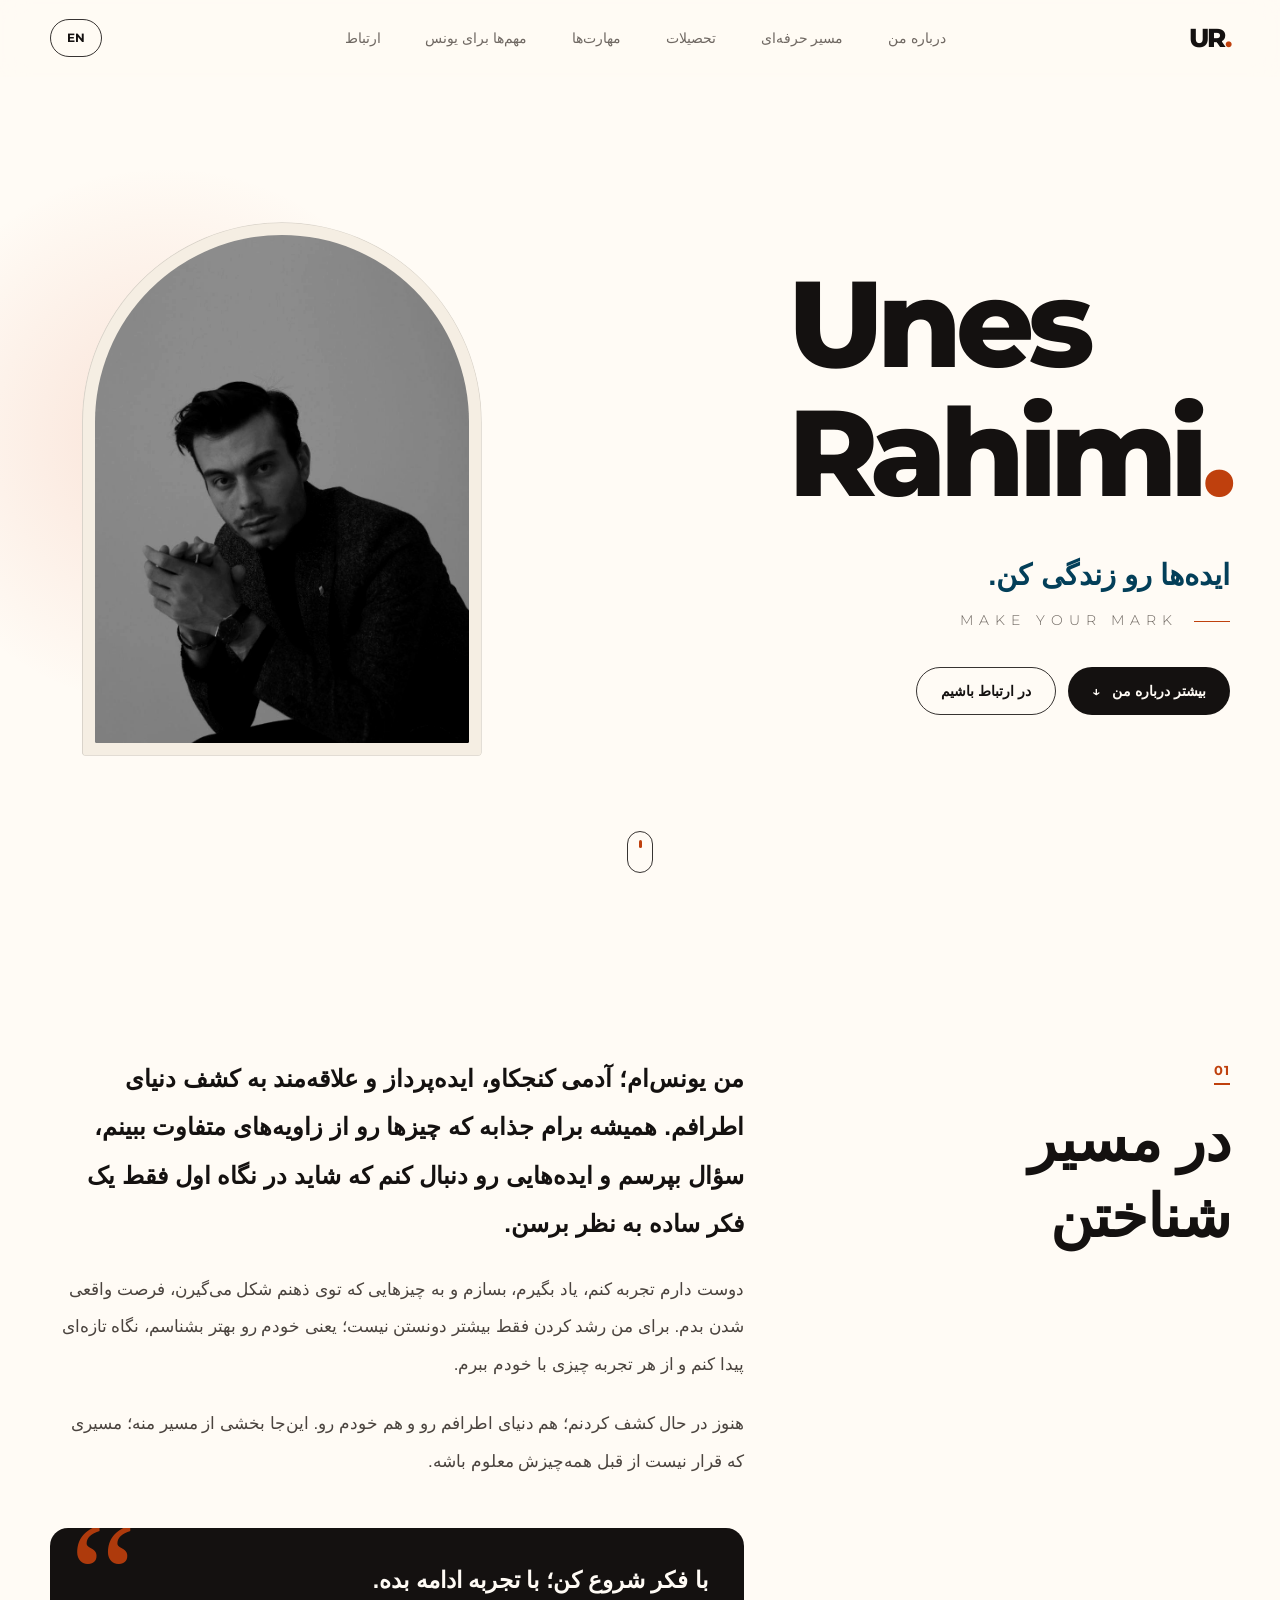
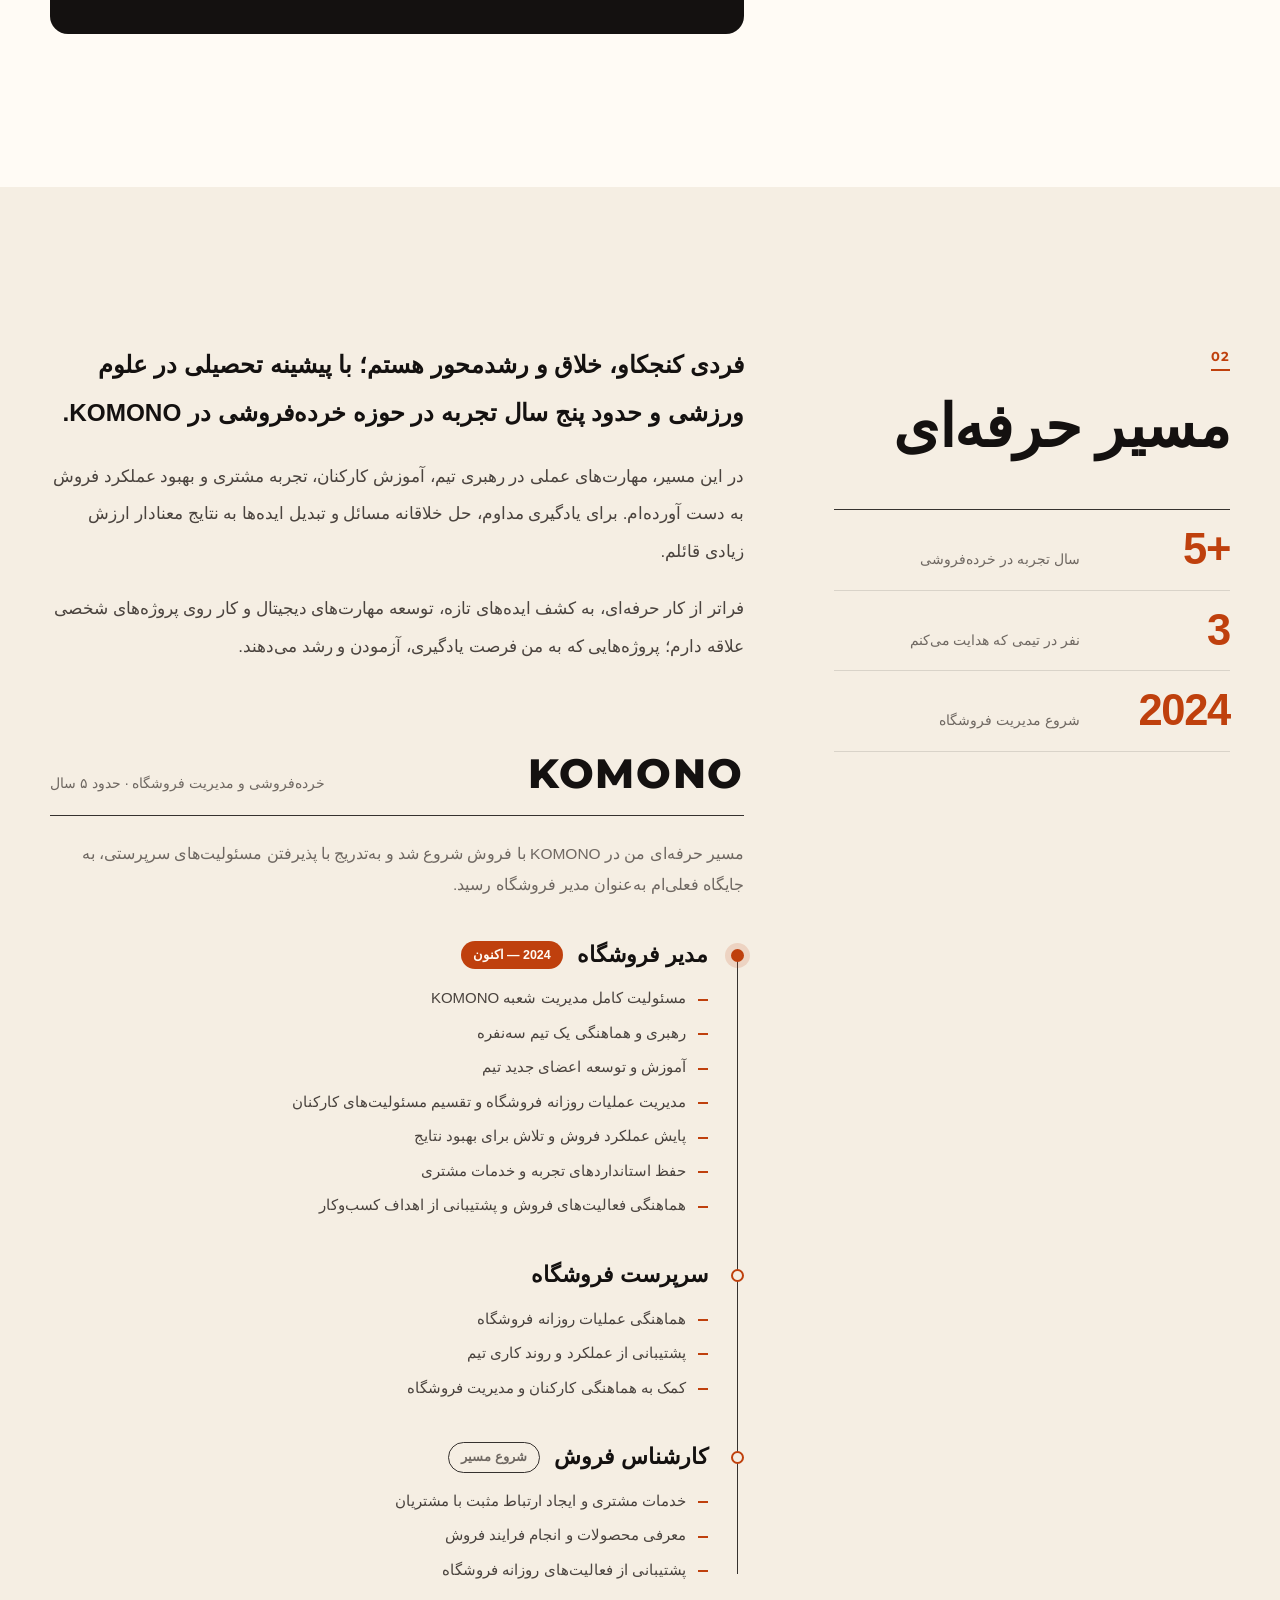
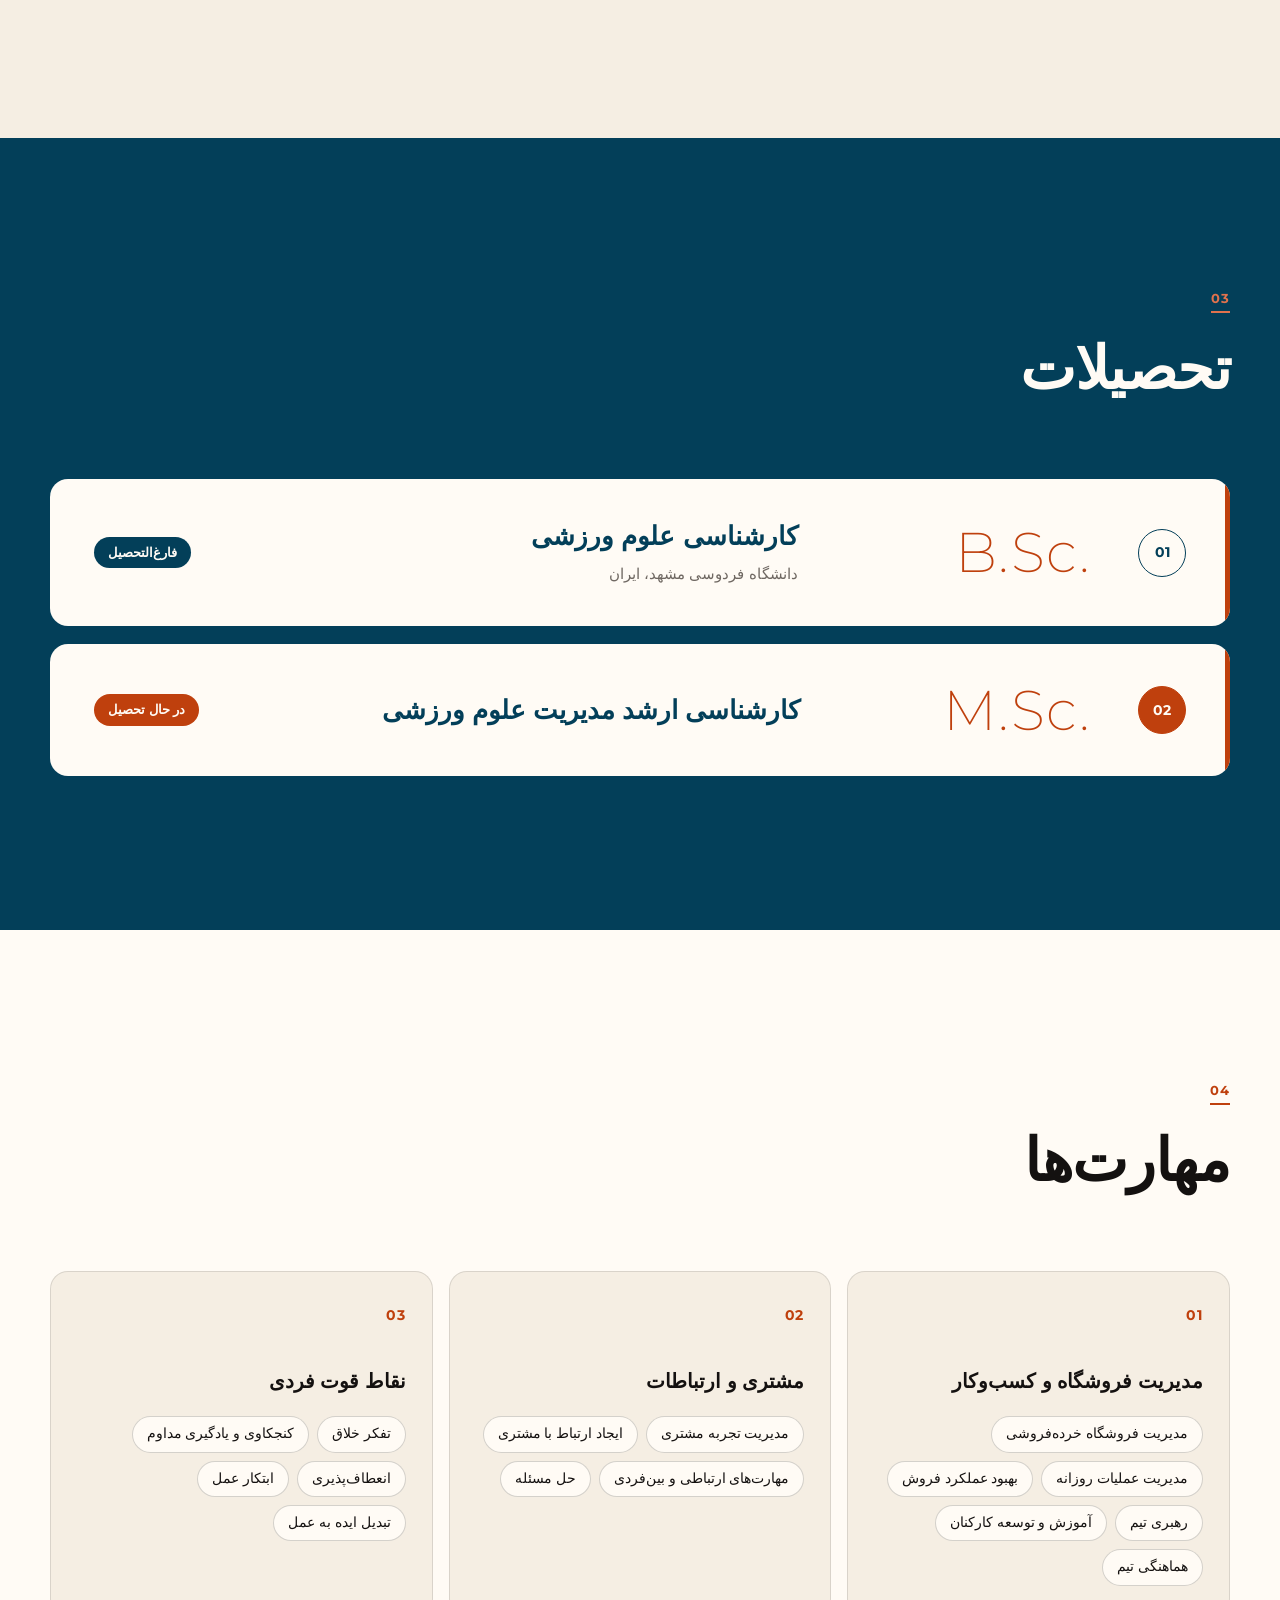
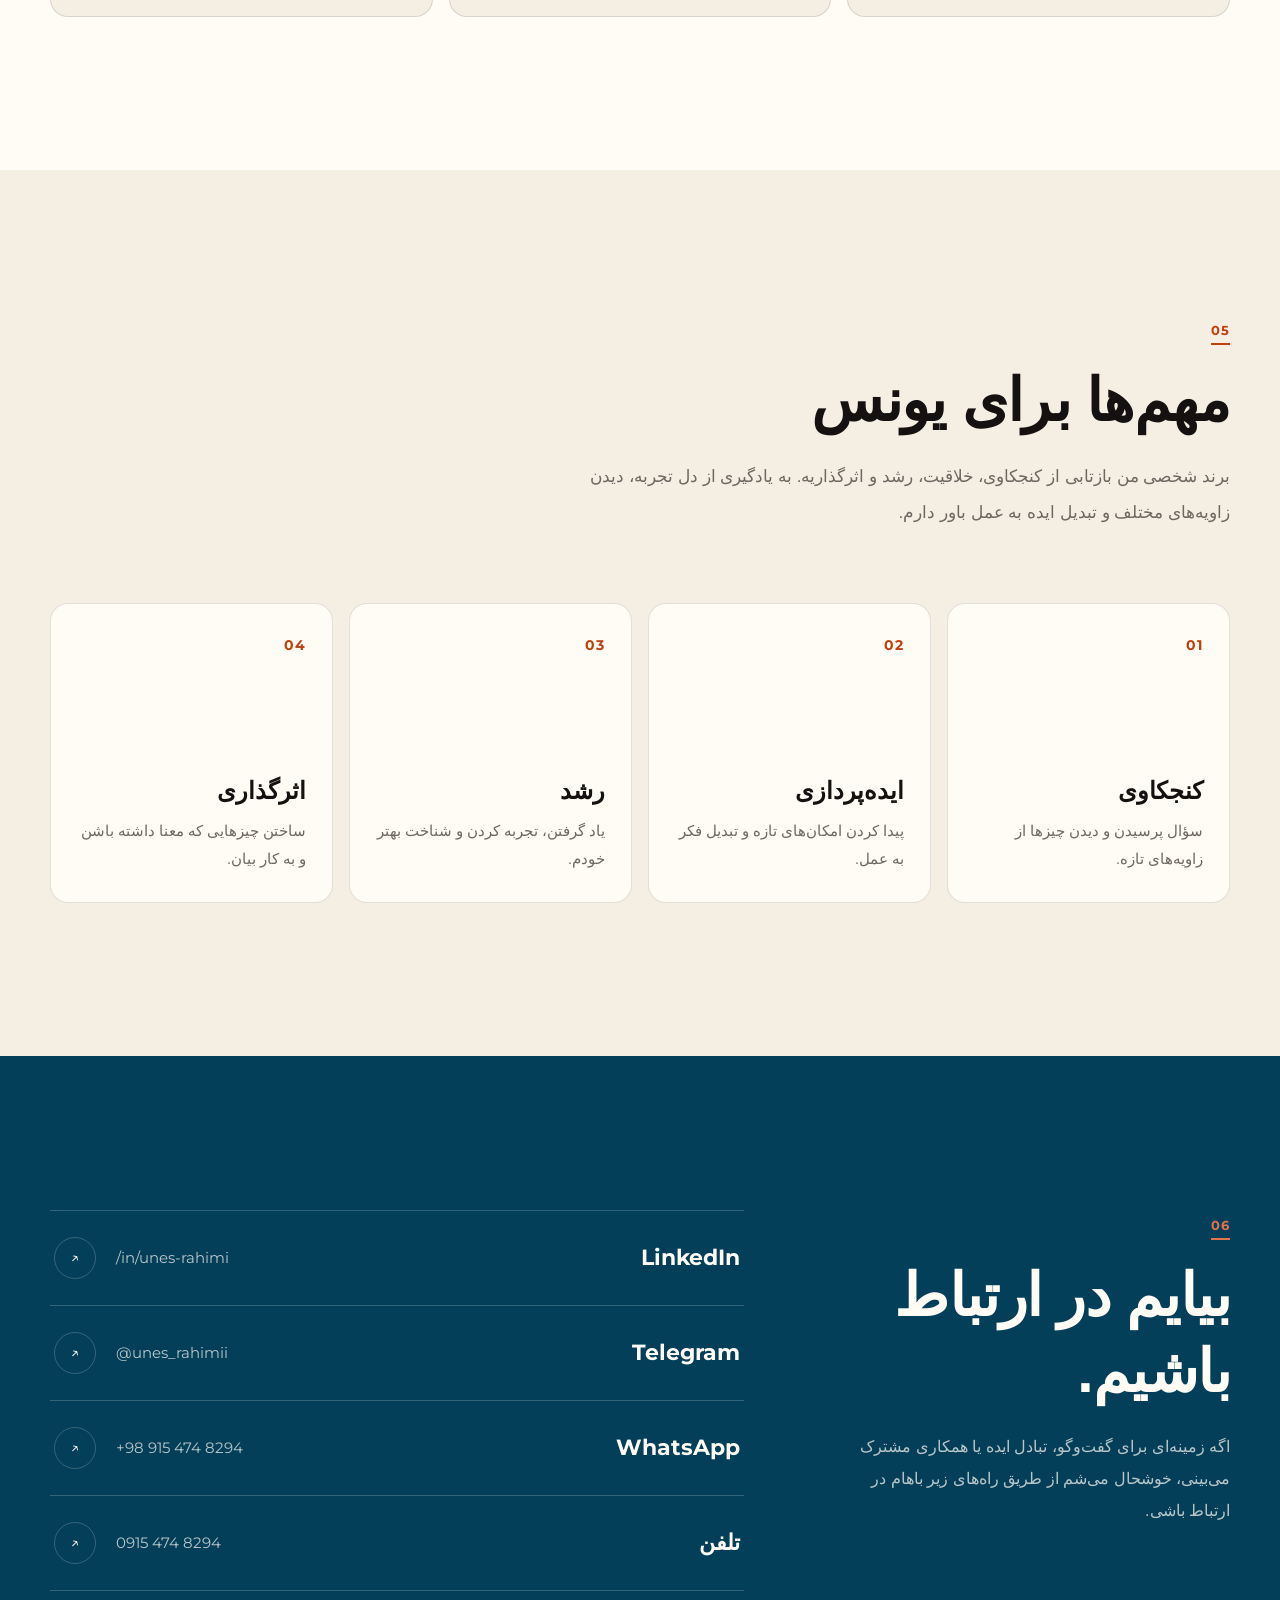
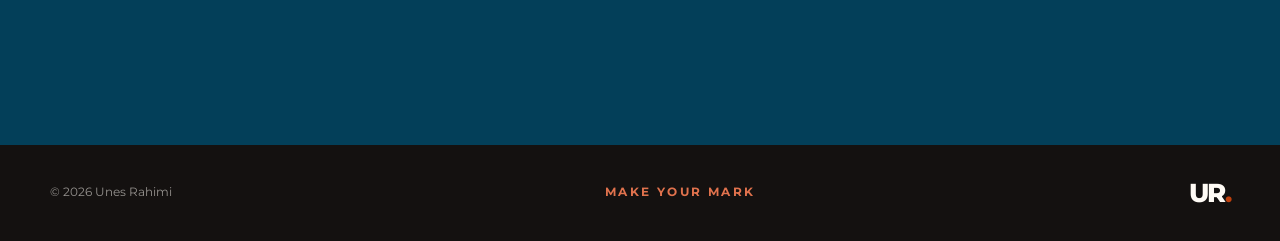
==== index.html @ eedf6fd7 "Add files via upload" ====
<!DOCTYPE html>
<html lang="fa" dir="rtl">
<head>
  <meta charset="UTF-8">
  <meta name="viewport" content="width=device-width, initial-scale=1.0">

  <!-- ===== SEO و اشتراک‌گذاری ===== -->
  <title>یونس رحیمی — Unes Rahimi</title>
  <meta name="description" content="وب‌سایت شخصی یونس رحیمی؛ ایده‌ها، تجربه‌ها و مسیر رشد من.">
  <meta name="author" content="Unes Rahimi">
  <meta name="theme-color" content="#FFFBF5">

  <meta property="og:type" content="website">
  <meta property="og:title" content="Unes Rahimi — Make Your Mark">
  <meta property="og:description" content="وب‌سایت شخصی یونس رحیمی؛ ایده‌ها، تجربه‌ها و مسیر رشد من.">
  <meta property="og:image" content="unes.jpg">

  <!-- آیکون تب مرورگر (بدون نیاز به فایل جدا) -->
  <link rel="icon" href="data:image/svg+xml,%3Csvg xmlns='http://www.w3.org/2000/svg' viewBox='0 0 64 64'%3E%3Crect width='64' height='64' rx='14' fill='%23141110'/%3E%3Ctext x='9' y='43' font-family='Arial,sans-serif' font-size='28' font-weight='800' fill='%23FFFBF5'%3EUR%3C/text%3E%3Ccircle cx='52' cy='41' r='4' fill='%23BF400D'/%3E%3C/svg%3E">

  <!-- ===== فونت‌های برند: Estedad (فارسی) و Montserrat (انگلیسی) ===== -->
  <link rel="preconnect" href="https://fonts.googleapis.com">
  <link rel="preconnect" href="https://fonts.gstatic.com" crossorigin>
  <link href="https://fonts.googleapis.com/css2?family=Estedad:wght@400;500;600;700;800&family=Montserrat:wght@200;300;400;500;600;700;800&display=swap" rel="stylesheet">

  <link rel="stylesheet" href="style.css">
  <script src="script.js" defer></script>
</head>

<body>
  <!-- لینک پرش برای کاربران صفحه‌کلید و صفحه‌خوان -->
  <a class="skip-link" href="#main" data-i18n="skipLink">رفتن به محتوای اصلی</a>

  <!-- نوار پیشرفت اسکرول -->
  <div class="scroll-progress" id="scrollProgress" aria-hidden="true"></div>

  <!-- ================= منوی بالا ================= -->
  <header class="navbar" id="navbar">
    <div class="container navbar-inner">

      <a href="#home" class="logo" aria-label="Unes Rahimi">UR<span>.</span></a>

      <nav class="nav-links" id="navLinks" aria-label="Main navigation">
        <a href="#about" data-i18n="navAbout">درباره من</a>
        <a href="#career" data-i18n="navCareer">مسیر حرفه‌ای</a>
        <a href="#education" data-i18n="navEducation">تحصیلات</a>
        <a href="#skills" data-i18n="navSkills">مهارت‌ها</a>
        <a href="#values" data-i18n="navValues">مهم‌ها برای یونس</a>
        <a href="#contact" data-i18n="navContact">ارتباط</a>
      </nav>

      <div class="navbar-actions">
        <button class="language-toggle" id="languageToggle" type="button" aria-label="Switch language to English">EN</button>

        <!-- دکمه منوی موبایل -->
        <button class="menu-toggle" id="menuToggle" type="button" aria-expanded="false" aria-controls="navLinks" aria-label="Open menu">
          <span></span>
          <span></span>
        </button>
      </div>

    </div>
  </header>

  <main id="main">

    <!-- ================= ۱. معرفی ================= -->
    <section class="hero" id="home">
      <div class="container hero-inner">

        <div class="hero-copy">
          <h1 class="hero-title">
            <span class="line"><span>Unes</span></span>
            <span class="line"><span>Rahimi<span class="accent">.</span></span></span>
          </h1>

          <p class="hero-tagline" data-i18n="tagline">ایده‌ها رو زندگی کن.</p>

          <p class="hero-mark">Make Your Mark</p>

          <div class="hero-actions">
            <a href="#about" class="btn btn-primary">
              <span data-i18n="heroButton">بیشتر درباره من</span>
              <span class="btn-arrow" aria-hidden="true">↓</span>
            </a>
            <a href="#contact" class="btn btn-ghost" data-i18n="heroButton2">در ارتباط باشیم</a>
          </div>
        </div>

        <div class="hero-visual">
          <div class="portrait-frame">
            <img src="unes.jpg" alt="پرتره یونس رحیمی" class="portrait-image" width="853" height="1280" fetchpriority="high">
          </div>
        </div>

      </div>

      <a href="#about" class="scroll-cue" aria-hidden="true" tabindex="-1">
        <span></span>
      </a>
    </section>

    <!-- ================= ۲. درباره من ================= -->
    <section class="section about" id="about">
      <div class="container section-grid">

        <div class="section-heading">
          <span class="section-index">01</span>
          <h2 data-i18n="aboutTitle">در مسیر شناختن</h2>
        </div>

        <div class="about-content">
          <p class="lead" data-i18n="aboutP1">
            من یونس‌ام؛ آدمی کنجکاو، ایده‌پرداز و علاقه‌مند به کشف دنیای اطرافم. همیشه برام جذابه که چیزها رو از زاویه‌های متفاوت ببینم، سؤال بپرسم و ایده‌هایی رو دنبال کنم که شاید در نگاه اول فقط یک فکر ساده به نظر برسن.
          </p>
          <p data-i18n="aboutP2">
            دوست دارم تجربه کنم، یاد بگیرم، بسازم و به چیزهایی که توی ذهنم شکل می‌گیرن، فرصت واقعی شدن بدم. برای من رشد کردن فقط بیشتر دونستن نیست؛ یعنی خودم رو بهتر بشناسم، نگاه تازه‌ای پیدا کنم و از هر تجربه چیزی با خودم ببرم.
          </p>
          <p data-i18n="aboutP3">
            هنوز در حال کشف کردنم؛ هم دنیای اطرافم رو و هم خودم رو. این‌جا بخشی از مسیر منه؛ مسیری که قرار نیست از قبل همه‌چیزش معلوم باشه.
          </p>

          <blockquote class="pull-quote">
            <span class="quote-mark" aria-hidden="true">“</span>
            <p data-i18n="quote">با فکر شروع کن؛ با تجربه ادامه بده.</p>
          </blockquote>
        </div>

      </div>
    </section>

    <!-- ================= ۳. مسیر حرفه‌ای ================= -->
    <section class="section career" id="career">
      <div class="container section-grid">

        <div class="section-heading">
          <span class="section-index">02</span>
          <h2 data-i18n="careerTitle">مسیر حرفه‌ای</h2>

          <!-- اعداد کلیدی -->
          <dl class="stats">
            <div class="stat">
              <dt data-i18n="stat1Label">سال تجربه در خرده‌فروشی</dt>
              <dd data-i18n="stat1Value">5+</dd>
            </div>
            <div class="stat">
              <dt data-i18n="stat2Label">نفر در تیمی که هدایت می‌کنم</dt>
              <dd data-i18n="stat2Value">3</dd>
            </div>
            <div class="stat">
              <dt data-i18n="stat3Label">شروع مدیریت فروشگاه</dt>
              <dd data-i18n="stat3Value">2024</dd>
            </div>
          </dl>
        </div>

        <div class="career-content">

          <!-- معرفی حرفه‌ای -->
          <div class="profile">
            <p class="lead" data-i18n="profileP1">فردی کنجکاو، خلاق و رشدمحور هستم؛ با پیشینه تحصیلی در علوم ورزشی و حدود پنج سال تجربه در حوزه خرده‌فروشی در KOMONO.</p>
            <p data-i18n="profileP2">در این مسیر، مهارت‌های عملی در رهبری تیم، آموزش کارکنان، تجربه مشتری و بهبود عملکرد فروش به دست آورده‌ام. برای یادگیری مداوم، حل خلاقانه مسائل و تبدیل ایده‌ها به نتایج معنادار ارزش زیادی قائلم.</p>
            <p data-i18n="profileP3">فراتر از کار حرفه‌ای، به کشف ایده‌های تازه، توسعه مهارت‌های دیجیتال و کار روی پروژه‌های شخصی علاقه دارم؛ پروژه‌هایی که به من فرصت یادگیری، آزمودن و رشد می‌دهند.</p>
          </div>

          <!-- تایم‌لاین KOMONO -->
          <div class="company">
            <div class="company-head">
              <h3 class="company-name">KOMONO</h3>
              <span class="company-meta" data-i18n="companyMeta">خرده‌فروشی و مدیریت فروشگاه · حدود ۵ سال</span>
            </div>
            <p class="company-intro" data-i18n="companyIntro">مسیر حرفه‌ای من در KOMONO با فروش شروع شد و به‌تدریج با پذیرفتن مسئولیت‌های سرپرستی، به جایگاه فعلی‌ام به‌عنوان مدیر فروشگاه رسید.</p>

            <ol class="timeline">
              <li class="role is-current">
                <div class="role-head">
                  <h4 data-i18n="role3Title">مدیر فروشگاه</h4>
                  <span class="role-badge" data-i18n="role3Date">2024 — اکنون</span>
                </div>
                <ul class="role-tasks" data-i18n-list="role3Tasks">
                  <li>مسئولیت کامل مدیریت شعبه KOMONO</li>
                  <li>رهبری و هماهنگی یک تیم سه‌نفره</li>
                  <li>آموزش و توسعه اعضای جدید تیم</li>
                  <li>مدیریت عملیات روزانه فروشگاه و تقسیم مسئولیت‌های کارکنان</li>
                  <li>پایش عملکرد فروش و تلاش برای بهبود نتایج</li>
                  <li>حفظ استانداردهای تجربه و خدمات مشتری</li>
                  <li>هماهنگی فعالیت‌های فروش و پشتیبانی از اهداف کسب‌وکار</li>
                </ul>
              </li>

              <li class="role">
                <div class="role-head">
                  <h4 data-i18n="role2Title">سرپرست فروشگاه</h4>
                </div>
                <ul class="role-tasks" data-i18n-list="role2Tasks">
                  <li>هماهنگی عملیات روزانه فروشگاه</li>
                  <li>پشتیبانی از عملکرد و روند کاری تیم</li>
                  <li>کمک به هماهنگی کارکنان و مدیریت فروشگاه</li>
                </ul>
              </li>

              <li class="role">
                <div class="role-head">
                  <h4 data-i18n="role1Title">کارشناس فروش</h4>
                  <span class="role-badge role-badge--muted" data-i18n="role1Date">شروع مسیر</span>
                </div>
                <ul class="role-tasks" data-i18n-list="role1Tasks">
                  <li>خدمات مشتری و ایجاد ارتباط مثبت با مشتریان</li>
                  <li>معرفی محصولات و انجام فرایند فروش</li>
                  <li>پشتیبانی از فعالیت‌های روزانه فروشگاه</li>
                </ul>
              </li>
            </ol>
          </div>

        </div>
      </div>
    </section>

    <!-- ================= ۴. تحصیلات ================= -->
    <section class="section education" id="education">
      <div class="container">

        <div class="section-heading section-heading--row">
          <span class="section-index">03</span>
          <h2 data-i18n="educationTitle">تحصیلات</h2>
        </div>

        <div class="edu-list">
          <article class="edu-card">
            <span class="edu-step">01</span>
            <span class="edu-mark" aria-hidden="true">B.Sc.</span>
            <div class="edu-info">
              <h3 data-i18n="degreeBsc">کارشناسی علوم ورزشی</h3>
              <p data-i18n="university">دانشگاه فردوسی مشهد، ایران</p>
            </div>
            <span class="edu-status edu-status--done" data-i18n="eduStatusDone">فارغ‌التحصیل</span>
          </article>

          <article class="edu-card is-current">
            <span class="edu-step">02</span>
            <span class="edu-mark" aria-hidden="true">M.Sc.</span>
            <div class="edu-info">
              <h3 data-i18n="degreeMsc">کارشناسی ارشد مدیریت علوم ورزشی</h3>
            </div>
            <span class="edu-status" data-i18n="eduStatusCurrent">در حال تحصیل</span>
          </article>
        </div>

      </div>
    </section>

    <!-- ================= ۵. مهارت‌ها ================= -->
    <section class="section skills" id="skills">
      <div class="container">

        <div class="section-heading section-heading--row">
          <span class="section-index">04</span>
          <h2 data-i18n="skillsTitle">مهارت‌ها</h2>
        </div>

        <!-- مهارت‌ها -->
        <div class="skills-grid">
          <article class="skill-group">
            <span class="value-number">01</span>
            <h3 data-i18n="skillGroup1">مدیریت فروشگاه و کسب‌وکار</h3>
            <ul class="chips" data-i18n-list="skillList1">
              <li>مدیریت فروشگاه خرده‌فروشی</li>
              <li>مدیریت عملیات روزانه</li>
              <li>بهبود عملکرد فروش</li>
              <li>رهبری تیم</li>
              <li>آموزش و توسعه کارکنان</li>
              <li>هماهنگی تیم</li>
            </ul>
          </article>

          <article class="skill-group">
            <span class="value-number">02</span>
            <h3 data-i18n="skillGroup2">مشتری و ارتباطات</h3>
            <ul class="chips" data-i18n-list="skillList2">
              <li>مدیریت تجربه مشتری</li>
              <li>ایجاد ارتباط با مشتری</li>
              <li>مهارت‌های ارتباطی و بین‌فردی</li>
              <li>حل مسئله</li>
            </ul>
          </article>

          <article class="skill-group">
            <span class="value-number">03</span>
            <h3 data-i18n="skillGroup3">نقاط قوت فردی</h3>
            <ul class="chips" data-i18n-list="skillList3">
              <li>تفکر خلاق</li>
              <li>کنجکاوی و یادگیری مداوم</li>
              <li>انعطاف‌پذیری</li>
              <li>ابتکار عمل</li>
              <li>تبدیل ایده به عمل</li>
            </ul>
          </article>
        </div>

      </div>
    </section>

    <!-- ================= ۶. مهم‌ها برای یونس ================= -->
    <section class="section values" id="values">
      <div class="container">

        <div class="section-heading section-heading--row">
          <span class="section-index">05</span>
          <h2 data-i18n="valuesTitle">مهم‌ها برای یونس</h2>
          <p class="section-intro" data-i18n="brandText">برند شخصی من بازتابی از کنجکاوی، خلاقیت، رشد و اثرگذاریه. به یادگیری از دل تجربه، دیدن زاویه‌های مختلف و تبدیل ایده به عمل باور دارم.</p>
        </div>

        <div class="values-grid">
          <article class="value-card">
            <span class="value-number">01</span>
            <h3 data-i18n="value1Title">کنجکاوی</h3>
            <p data-i18n="value1Text">سؤال پرسیدن و دیدن چیزها از زاویه‌های تازه.</p>
          </article>

          <article class="value-card">
            <span class="value-number">02</span>
            <h3 data-i18n="value2Title">ایده‌پردازی</h3>
            <p data-i18n="value2Text">پیدا کردن امکان‌های تازه و تبدیل فکر به عمل.</p>
          </article>

          <article class="value-card">
            <span class="value-number">03</span>
            <h3 data-i18n="value3Title">رشد</h3>
            <p data-i18n="value3Text">یاد گرفتن، تجربه کردن و شناخت بهتر خودم.</p>
          </article>

          <article class="value-card">
            <span class="value-number">04</span>
            <h3 data-i18n="value4Title">اثرگذاری</h3>
            <p data-i18n="value4Text">ساختن چیزهایی که معنا داشته باشن و به کار بیان.</p>
          </article>
        </div>

      </div>
    </section>

    <!-- ================= ۷. ارتباط ================= -->
    <section class="section contact" id="contact">
      <div class="container section-grid">

        <div class="contact-heading">
          <span class="section-index">06</span>
          <h2 data-i18n="contactTitle">بیایم در ارتباط باشیم.</h2>
          <p data-i18n="contactDescription">
            اگه زمینه‌ای برای گفت‌وگو، تبادل ایده یا همکاری مشترک می‌بینی، خوشحال می‌شم از طریق راه‌های زیر باهام در ارتباط باشی.
          </p>
        </div>

        <ul class="contact-list">
          <li>
            <a class="contact-item" href="https://www.linkedin.com/in/unes-rahimi/" target="_blank" rel="noopener noreferrer">
              <span class="contact-label">LinkedIn</span>
              <span class="contact-value" dir="ltr">/in/unes-rahimi</span>
              <span class="contact-arrow" aria-hidden="true">↗</span>
            </a>
          </li>
          <li>
            <a class="contact-item" href="https://t.me/unes_rahimii" target="_blank" rel="noopener noreferrer">
              <span class="contact-label">Telegram</span>
              <span class="contact-value" dir="ltr">@unes_rahimii</span>
              <span class="contact-arrow" aria-hidden="true">↗</span>
            </a>
          </li>
          <li>
            <a class="contact-item" href="https://wa.me/989154748294" target="_blank" rel="noopener noreferrer">
              <span class="contact-label">WhatsApp</span>
              <span class="contact-value" dir="ltr">+98 915 474 8294</span>
              <span class="contact-arrow" aria-hidden="true">↗</span>
            </a>
          </li>
          <li>
            <a class="contact-item" href="tel:+989154748294">
              <span class="contact-label" data-i18n="phoneLabel">تلفن</span>
              <span class="contact-value" dir="ltr">0915 474 8294</span>
              <span class="contact-arrow" aria-hidden="true">↗</span>
            </a>
          </li>
        </ul>

      </div>
    </section>

  </main>

  <!-- ================= پانوشت ================= -->
  <footer class="footer">
    <div class="container footer-inner">
      <a href="#home" class="logo" aria-label="Back to top">UR<span>.</span></a>
      <p class="footer-tagline">MAKE YOUR MARK</p>
      <span class="footer-copy">© <span id="currentYear">2026</span> Unes Rahimi</span>
    </div>
  </footer>

  <!-- دکمه بازگشت به بالا -->
  <a href="#home" class="back-to-top" id="backToTop" aria-label="Back to top">↑</a>
</body>
</html>
---- style.css ----
/* =========================================================
   Unes Rahimi — Personal Brand Website
   ساختار فایل:
   1. توکن‌های برند (رنگ، فونت، فاصله)
   2. پایه و ریست
   3. اجزای عمومی (دکمه، عنوان بخش، ...)
   4. منو
   5. بخش‌ها: Hero / Marquee / About / Values / Contact / Footer
   6. انیمیشن‌ها
   7. ریسپانسیو
   8. کاهش حرکت
   نکته: از ویژگی‌های منطقی (inline-start / inline-end) استفاده شده
   تا با عوض شدن زبان، چیدمان راست‌به‌چپ و چپ‌به‌راست خودکار جابه‌جا شود.
   ========================================================= */


/* ---------- 1. توکن‌های برند ---------- */
:root {
  /* رنگ‌های برندگاید */
  --cream: #FFFBF5;
  --cream-deep: #F5EEE3;
  --orange: #BF400D;
  --coral: #E0724D;
  --navy: #033F59;
  --ink: #141110;

  /* رنگ‌های کمکی */
  --muted: #6F6862;
  --line: rgba(20, 17, 16, 0.12);
  --line-strong: rgba(20, 17, 16, 0.85);
  --on-navy: rgba(255, 251, 245, 0.72);
  --on-navy-line: rgba(255, 251, 245, 0.2);

  /* تایپوگرافی */
  --font-fa: "Estedad", Tahoma, sans-serif;
  --font-en: "Montserrat", "Helvetica Neue", Arial, sans-serif;

  /* اندازه‌ها */
  --container: 1180px;
  --gutter: clamp(18px, 5vw, 48px);
  --header-height: 76px;
  --section-space: clamp(88px, 12vw, 160px);
  --radius: 18px;

  /* حرکت */
  --ease-out: cubic-bezier(0.22, 1, 0.36, 1);
  --ease-in-out: cubic-bezier(0.65, 0, 0.35, 1);
}


/* ---------- 2. پایه ---------- */
*,
*::before,
*::after {
  box-sizing: border-box;
}

html {
  scroll-behavior: smooth;
  scroll-padding-top: var(--header-height);
  -webkit-text-size-adjust: 100%;
}

body {
  margin: 0;
  background: var(--cream);
  color: var(--ink);
  font-family: var(--font-fa);
  font-size: 16px;
  line-height: 1.9;
  -webkit-font-smoothing: antialiased;
  -moz-osx-font-smoothing: grayscale;
  text-rendering: optimizeLegibility;
  overflow-x: hidden;
}

html[lang="en"] body {
  font-family: var(--font-en);
  line-height: 1.7;
}

img {
  display: block;
  max-width: 100%;
  height: auto;
}

a {
  color: inherit;
  text-decoration: none;
}

button {
  font: inherit;
  color: inherit;
  background: none;
  border: 0;
  padding: 0;
  cursor: pointer;
}

h1, h2, h3, p, ul, blockquote {
  margin: 0;
}

ul {
  padding: 0;
  list-style: none;
}

::selection {
  background: var(--orange);
  color: var(--cream);
}

/* حلقه فوکوس واضح فقط برای صفحه‌کلید */
:focus-visible {
  outline: 2px solid var(--orange);
  outline-offset: 4px;
  border-radius: 4px;
}

.container {
  width: min(var(--container), 100% - var(--gutter) * 2);
  margin-inline: auto;
}

.skip-link {
  position: fixed;
  top: 12px;
  inset-inline-start: 12px;
  z-index: 2000;
  padding: 10px 16px;
  background: var(--ink);
  color: var(--cream);
  border-radius: 8px;
  transform: translateY(-150%);
  transition: transform 0.2s ease;
}

.skip-link:focus {
  transform: translateY(0);
}


/* ---------- 3. اجزای عمومی ---------- */
.accent {
  color: var(--orange);
}

.btn {
  display: inline-flex;
  align-items: center;
  justify-content: center;
  gap: 12px;
  min-height: 48px;
  padding: 0 24px;
  border-radius: 999px;
  font-size: 14px;
  font-weight: 600;
  white-space: nowrap;
  transition:
    background-color 0.3s var(--ease-out),
    color 0.3s var(--ease-out),
    border-color 0.3s var(--ease-out),
    transform 0.3s var(--ease-out);
}

.btn:hover {
  transform: translateY(-2px);
}

.btn-primary {
  background: var(--ink);
  color: var(--cream);
}

.btn-primary:hover {
  background: var(--orange);
}

.btn-arrow {
  display: inline-block;
  font-family: var(--font-en);
  transition: transform 0.3s var(--ease-out);
}

.btn-primary:hover .btn-arrow {
  transform: translateY(3px);
}

.btn-ghost {
  border: 1px solid var(--line-strong);
}

.btn-ghost:hover {
  background: var(--ink);
  color: var(--cream);
}

.section {
  position: relative;
  padding-block: var(--section-space);
}

.section-grid {
  display: grid;
  grid-template-columns: minmax(0, 0.8fr) minmax(0, 1.4fr);
  gap: clamp(40px, 7vw, 110px);
  align-items: start;
}

.section-index {
  display: inline-block;
  margin-block-end: 18px;
  padding-block-end: 6px;
  border-bottom: 2px solid var(--orange);
  color: var(--orange);
  font-family: var(--font-en);
  font-size: 13px;
  font-weight: 700;
  letter-spacing: 0.08em;
  line-height: 1;
}

.section-heading h2,
.contact-heading h2 {
  font-size: clamp(34px, 4.6vw, 60px);
  font-weight: 800;
  line-height: 1.3;
  letter-spacing: -0.01em;
}

html[lang="en"] .section-heading h2,
html[lang="en"] .contact-heading h2 {
  line-height: 1.08;
  letter-spacing: -0.035em;
}


/* ---------- 4. منو ---------- */
.scroll-progress {
  position: fixed;
  top: 0;
  inset-inline-start: 0;
  z-index: 1100;
  width: 100%;
  height: 3px;
  background: var(--orange);
  transform: scaleX(0);
  transform-origin: right center;
  pointer-events: none;
}

html[dir="ltr"] .scroll-progress {
  transform-origin: left center;
}

.navbar {
  position: sticky;
  top: 0;
  z-index: 1000;
  background: rgba(255, 251, 245, 0.82);
  backdrop-filter: saturate(160%) blur(14px);
  -webkit-backdrop-filter: saturate(160%) blur(14px);
  border-bottom: 1px solid transparent;
  transition: border-color 0.3s ease, background-color 0.3s ease;
}

.navbar.is-scrolled {
  border-bottom-color: var(--line);
  background: rgba(255, 251, 245, 0.94);
}

.navbar-inner {
  min-height: var(--header-height);
  display: flex;
  align-items: center;
  justify-content: space-between;
  gap: 24px;
}

.logo {
  display: inline-flex;
  align-items: baseline;
  font-family: var(--font-en);
  font-size: 26px;
  font-weight: 800;
  line-height: 1;
  letter-spacing: -0.06em;
  direction: ltr;
}

.logo span {
  color: var(--orange);
  transition: transform 0.3s var(--ease-out);
  display: inline-block;
}

.logo:hover span {
  transform: translateY(-4px);
}

.nav-links {
  display: flex;
  align-items: center;
  gap: clamp(24px, 3.5vw, 48px);
}

.nav-links a {
  position: relative;
  padding-block: 6px;
  color: var(--muted);
  font-size: 14px;
  font-weight: 500;
  white-space: nowrap;
  transition: color 0.25s ease;
}

/* خط زیر لینک فعال */
.nav-links a::after {
  content: "";
  position: absolute;
  inset-inline: 0;
  bottom: 0;
  height: 2px;
  background: var(--orange);
  transform: scaleX(0);
  transition: transform 0.35s var(--ease-out);
}

.nav-links a:hover,
.nav-links a.is-active {
  color: var(--ink);
}

.nav-links a:hover::after,
.nav-links a.is-active::after {
  transform: scaleX(1);
}

.navbar-actions {
  display: flex;
  align-items: center;
  gap: 10px;
}

.language-toggle {
  min-width: 52px;
  height: 38px;
  padding: 0 14px;
  border: 1px solid var(--line-strong);
  border-radius: 999px;
  font-family: var(--font-en);
  font-size: 12px;
  font-weight: 700;
  letter-spacing: 0.04em;
  transition: background-color 0.25s ease, color 0.25s ease;
}

/* وقتی دکمه «فا» را نشان می‌دهد */
html[lang="en"] .language-toggle {
  font-family: var(--font-fa);
  font-size: 14px;
}

.language-toggle:hover {
  background: var(--ink);
  color: var(--cream);
}

/* دکمه همبرگری — فقط در موبایل دیده می‌شود */
.menu-toggle {
  display: none;
  position: relative;
  width: 42px;
  height: 38px;
  border-radius: 999px;
  border: 1px solid var(--line-strong);
}

.menu-toggle span {
  position: absolute;
  left: 50%;
  width: 16px;
  height: 1.5px;
  margin-left: -8px;
  background: currentColor;
  transition: transform 0.35s var(--ease-out), top 0.35s var(--ease-out);
}

.menu-toggle span:first-child { top: 15px; }
.menu-toggle span:last-child { top: 21px; }

.menu-open .menu-toggle span:first-child {
  top: 18px;
  transform: rotate(45deg);
}

.menu-open .menu-toggle span:last-child {
  top: 18px;
  transform: rotate(-45deg);
}


/* ---------- 5-1. Hero ---------- */
.hero {
  position: relative;
  min-height: calc(100svh - var(--header-height));
  display: flex;
  align-items: center;
  padding-block: clamp(48px, 8vh, 96px);
  overflow: hidden;
}

/* لکه نوری ملایم پشت تصویر */
.hero::before {
  content: "";
  position: absolute;
  top: 8%;
  inset-inline-end: -10%;
  width: 46vw;
  max-width: 640px;
  aspect-ratio: 1;
  border-radius: 50%;
  background: radial-gradient(circle, rgba(224, 114, 77, 0.18), transparent 65%);
  pointer-events: none;
}

.hero-inner {
  position: relative;
  display: grid;
  grid-template-columns: minmax(0, 1.15fr) minmax(0, 0.85fr);
  align-items: center;
  gap: clamp(40px, 7vw, 110px);
}

.hero-title {
  font-family: var(--font-en);
  font-size: clamp(64px, 9.5vw, 136px);
  font-weight: 800;
  line-height: 0.92;
  letter-spacing: -0.055em;
  /* اسم انگلیسی همیشه چپ‌چین خوانده شود؛
     در حالت فارسی، خود بلوک به سمت راست ستون می‌چسبد */
  direction: ltr;
  text-align: left;
  width: fit-content;
  margin-inline-start: 0;
}

/* هر خط عنوان از پایین بالا می‌آید (ماسک) */
.hero-title .line {
  display: block;
  overflow: hidden;
  /* فضای کافی تا نقطه نارنجی و دنباله حروف بریده نشوند */
  padding-block: 0.04em 0.1em;
  padding-right: 0.14em;
  margin-right: -0.14em;
}

.hero-title .line > span {
  display: inline-block;
}

.hero-tagline {
  margin-block: 32px 12px;
  font-size: clamp(22px, 2.3vw, 30px);
  font-weight: 700;
  line-height: 1.5;
  color: var(--navy);
}

html[lang="en"] .hero-tagline {
  letter-spacing: -0.02em;
}

.hero-mark {
  /* شعار برند با فونت انگلیسی ظریف و مینیمال */
  font-family: var(--font-en);
  font-size: clamp(13px, 1.1vw, 15px);
  font-weight: 300;
  letter-spacing: 0.42em;
  text-transform: uppercase;
  color: var(--muted);
  line-height: 1.6;
}

/* خط نازک نارنجی قبل از شعار */
.hero-mark::before {
  content: "";
  display: inline-block;
  width: 36px;
  height: 1px;
  margin-inline-end: 16px;
  vertical-align: middle;
  background: var(--orange);
}

.hero-actions {
  display: flex;
  flex-wrap: wrap;
  gap: 12px;
  margin-block-start: 36px;
}

.hero-visual {
  position: relative;
  justify-self: center;
  width: min(100%, 400px);
}

.portrait-frame {
  position: relative;
  aspect-ratio: 3 / 4;
  padding: 12px;
  border: 1px solid var(--line);
  border-radius: 999px 999px var(--radius) var(--radius);
  background: var(--cream-deep);
}

.portrait-image {
  width: 100%;
  height: 100%;
  object-fit: cover;
  object-position: center 30%;
  border-radius: 999px 999px 8px 8px;
  filter: grayscale(1) contrast(1.05);
}

.scroll-cue {
  position: absolute;
  bottom: 28px;
  left: 50%;
  width: 26px;
  height: 42px;
  margin-left: -13px;
  border: 1.5px solid var(--line-strong);
  border-radius: 999px;
}

.scroll-cue span {
  position: absolute;
  top: 8px;
  left: 50%;
  width: 3px;
  height: 8px;
  margin-left: -1.5px;
  border-radius: 3px;
  background: var(--orange);
  animation: scroll-cue 1.8s var(--ease-in-out) infinite;
}


/* ---------- 5-3. درباره من ---------- */
.about {
  background: var(--cream);
}

.about .section-heading {
  position: sticky;
  top: calc(var(--header-height) + 40px);
}

.about-content p {
  color: #4A433E;
  font-size: 17px;
  line-height: 2.2;
}

html[lang="en"] .about-content p {
  line-height: 1.85;
}

.about-content p + p {
  margin-block-start: 22px;
}

.about-content .lead {
  color: var(--ink);
  font-size: clamp(20px, 1.9vw, 25px);
  font-weight: 600;
  line-height: 2;
}

html[lang="en"] .about-content .lead {
  line-height: 1.6;
  letter-spacing: -0.01em;
}

.pull-quote {
  position: relative;
  margin-block-start: 48px;
  padding: 32px 36px;
  border-radius: var(--radius);
  background: var(--ink);
  color: var(--cream);
  overflow: hidden;
}

.pull-quote p {
  position: relative;
  color: var(--cream);
  font-size: clamp(19px, 1.8vw, 24px);
  font-weight: 700;
  line-height: 1.8;
}

.quote-mark {
  position: absolute;
  top: -28px;
  inset-inline-end: 20px;
  color: var(--orange);
  font-family: Georgia, serif;
  font-size: 150px;
  line-height: 1;
  opacity: 0.9;
}


/* ---------- 5-3-1. مسیر حرفه‌ای ---------- */
.career {
  background: var(--cream-deep);
}

.career .section-heading {
  position: sticky;
  top: calc(var(--header-height) + 40px);
}

/* اعداد کلیدی */
.stats {
  display: grid;
  gap: 0;
  margin: 44px 0 0;
  border-top: 1px solid var(--line-strong);
}

.stat {
  display: flex;
  align-items: baseline;
  gap: 18px;
  padding-block: 18px;
  border-bottom: 1px solid var(--line);
}

.stat dd {
  order: -1;
  min-width: 132px;
  direction: ltr; /* تا «~۵» در فارسی برعکس نشود */
  unicode-bidi: isolate;
  text-align: left;
  margin: 0;
  color: var(--orange);
  font-size: clamp(34px, 3.4vw, 46px);
  font-weight: 800;
  line-height: 1;
  letter-spacing: -0.03em;
}

html[dir="rtl"] .stat dd {
  text-align: right;
}

html[lang="en"] .stat dd {
  letter-spacing: -0.05em;
}

.stat dt {
  color: var(--muted);
  font-size: 14px;
  line-height: 1.6;
}

/* معرفی حرفه‌ای */
.profile p {
  color: #4A433E;
  font-size: 17px;
  line-height: 2.2;
}

html[lang="en"] .profile p {
  line-height: 1.85;
}

.profile p + p {
  margin-block-start: 20px;
}

.profile .lead {
  color: var(--ink);
  font-size: clamp(20px, 1.9vw, 25px);
  font-weight: 600;
  line-height: 2;
}

html[lang="en"] .profile .lead {
  line-height: 1.6;
  letter-spacing: -0.01em;
}

/* شرکت */
.company {
  margin-block-start: clamp(56px, 7vw, 88px);
}

.company-head {
  display: flex;
  flex-wrap: wrap;
  align-items: baseline;
  justify-content: space-between;
  gap: 8px 24px;
  padding-block-end: 18px;
  border-bottom: 1px solid var(--line-strong);
}

.company-name {
  font-family: var(--font-en);
  font-size: clamp(30px, 3.2vw, 42px);
  font-weight: 800;
  line-height: 1;
  letter-spacing: 0.04em;
}

.company-meta {
  color: var(--muted);
  font-size: 14px;
}

.company-intro {
  margin-block: 22px 40px;
  color: var(--muted);
  font-size: 15.5px;
  line-height: 2;
}

html[lang="en"] .company-intro {
  line-height: 1.75;
}

/* تایم‌لاین */
.timeline {
  position: relative;
  margin: 0;
  padding: 0;
  padding-inline-start: 36px;
  list-style: none;
}

/* خط عمودی */
.timeline::before {
  content: "";
  position: absolute;
  top: 10px;
  bottom: 10px;
  inset-inline-start: 6px;
  width: 1px;
  background: var(--line-strong);
}

.role {
  position: relative;
  padding-block-end: 40px;
}

.role:last-child {
  padding-block-end: 0;
}

/* نقطه روی خط */
.role::before {
  content: "";
  position: absolute;
  top: 9px;
  inset-inline-start: -36px;
  width: 13px;
  height: 13px;
  border: 2px solid var(--orange);
  border-radius: 50%;
  background: var(--cream-deep);
}

.role.is-current::before {
  background: var(--orange);
  box-shadow: 0 0 0 6px rgba(191, 64, 13, 0.15);
}

.role-head {
  display: flex;
  flex-wrap: wrap;
  align-items: center;
  gap: 8px 14px;
  margin-block-end: 14px;
}

.role-head h4 {
  margin: 0;
  font-size: 22px;
  font-weight: 800;
  line-height: 1.4;
}

html[lang="en"] .role-head h4 {
  letter-spacing: -0.02em;
}

.role-badge {
  padding: 3px 12px;
  border-radius: 999px;
  background: var(--orange);
  color: var(--cream);
  font-size: 12.5px;
  font-weight: 600;
  line-height: 1.8;
  white-space: nowrap;
}

.role-badge--muted {
  border: 1px solid var(--line-strong);
  background: transparent;
  color: var(--muted);
}

.role-tasks {
  display: grid;
  gap: 6px;
}

.role-tasks li {
  position: relative;
  padding-inline-start: 22px;
  color: #4A433E;
  font-size: 15px;
  line-height: 1.9;
}

html[lang="en"] .role-tasks li {
  line-height: 1.65;
}

/* خط کوتاه به‌جای بولت */
.role-tasks li::before {
  content: "";
  position: absolute;
  top: 0.95em;
  inset-inline-start: 0;
  width: 10px;
  height: 2px;
  background: var(--orange);
}

html[lang="en"] .role-tasks li::before {
  top: 0.8em;
}


/* ---------- 5-3-2. تحصیلات و مهارت‌ها ---------- */
.skills {
  background: var(--cream);
}

/* تحصیلات: سرمه‌ای + نارنجی + کرم */
.education {
  background: var(--navy);
  color: var(--cream);
}

.education .section-index {
  color: var(--coral);
  border-color: var(--coral);
}

/* دو باکس زیر هم */
.edu-list {
  position: relative;
  display: grid;
  gap: 18px;
}

.edu-card {
  position: relative;
  display: grid;
  grid-template-columns: 56px minmax(150px, 0.45fr) minmax(0, 1fr) auto;
  align-items: center;
  gap: 16px clamp(20px, 3vw, 40px);
  padding: clamp(26px, 3vw, 38px) clamp(24px, 3.5vw, 44px);
  border-radius: var(--radius);
  background: var(--cream);
  color: var(--ink);
  overflow: hidden;
  transition: transform 0.4s var(--ease-out), box-shadow 0.4s var(--ease-out);
}

/* نوار نارنجی کنار باکس */
.edu-card::before {
  content: "";
  position: absolute;
  top: 0;
  bottom: 0;
  inset-inline-start: 0;
  width: 5px;
  background: var(--orange);
}

.edu-card:hover {
  transform: translateY(-4px);
  box-shadow: 0 24px 50px -24px rgba(0, 0, 0, 0.45);
}

.edu-step {
  display: grid;
  place-items: center;
  width: 48px;
  height: 48px;
  border: 1.5px solid var(--navy);
  border-radius: 50%;
  color: var(--navy);
  font-family: var(--font-en);
  font-size: 14px;
  font-weight: 700;
}

.edu-card.is-current .edu-step {
  border-color: var(--orange);
  background: var(--orange);
  color: var(--cream);
}

.edu-mark {
  font-family: var(--font-en);
  font-size: clamp(40px, 4.4vw, 60px);
  font-weight: 200;
  line-height: 1;
  letter-spacing: 0.02em;
  color: var(--orange);
  direction: ltr;
  unicode-bidi: isolate;
}

html[dir="rtl"] .edu-mark {
  text-align: right;
}

.edu-info h3 {
  color: var(--navy);
  font-size: clamp(20px, 2vw, 26px);
  font-weight: 800;
  line-height: 1.5;
}

html[lang="en"] .edu-info h3 {
  line-height: 1.25;
  letter-spacing: -0.02em;
}

.edu-info p {
  margin-block-start: 4px;
  color: var(--muted);
  font-size: 15px;
}

.edu-status {
  padding: 4px 14px;
  border-radius: 999px;
  background: var(--orange);
  color: var(--cream);
  font-size: 13px;
  font-weight: 600;
  line-height: 1.8;
  white-space: nowrap;
}

.edu-status--done {
  background: var(--navy);
}

.skills-grid {
  display: grid;
  grid-template-columns: repeat(auto-fit, minmax(270px, 1fr));
  gap: 16px;
}

.skill-group {
  padding: 28px 26px 30px;
  border: 1px solid var(--line);
  border-radius: var(--radius);
  background: var(--cream-deep);
}

.skill-group h3 {
  margin-block: 36px 20px;
  font-size: 20px;
  font-weight: 800;
  line-height: 1.5;
}

html[lang="en"] .skill-group h3 {
  letter-spacing: -0.02em;
}

/* برچسب‌های مهارت */
.chips {
  display: flex;
  flex-wrap: wrap;
  gap: 8px;
}

.chips li {
  padding: 5px 14px;
  border: 1px solid rgba(20, 17, 16, 0.18);
  border-radius: 999px;
  background: var(--cream);
  font-size: 13.5px;
  line-height: 1.8;
  transition: border-color 0.25s ease, color 0.25s ease, background-color 0.25s ease;
}

.chips li:hover {
  border-color: var(--orange);
  color: var(--orange);
}

.section-intro {
  max-width: 640px;
  margin-block-start: 20px;
  color: var(--muted);
  font-size: 17px;
  line-height: 2.1;
}

html[lang="en"] .section-intro {
  line-height: 1.75;
}


/* ---------- 5-4. مهم‌ها ---------- */
.values {
  background: var(--cream-deep);
}

.section-heading--row {
  display: flex;
  flex-direction: column;
  align-items: flex-start;
  margin-block-end: clamp(40px, 6vw, 72px);
}

.values-grid {
  display: grid;
  grid-template-columns: repeat(4, minmax(0, 1fr));
  gap: 16px;
}

.value-card {
  position: relative;
  display: flex;
  flex-direction: column;
  min-height: 300px;
  padding: 28px 26px;
  border: 1px solid var(--line);
  border-radius: var(--radius);
  background: var(--cream);
  overflow: hidden;
  isolation: isolate;
  transition:
    transform 0.5s var(--ease-out),
    color 0.5s var(--ease-out),
    border-color 0.5s var(--ease-out);
}

/* لایه رنگی که هنگام هاور از پایین بالا می‌آید */
.value-card::before {
  content: "";
  position: absolute;
  inset: 0;
  z-index: -1;
  background: var(--navy);
  transform: translateY(101%);
  transition: transform 0.55s var(--ease-out);
}

.value-card:hover {
  transform: translateY(-6px);
  color: var(--cream);
  border-color: var(--navy);
}

.value-card:hover::before {
  transform: translateY(0);
}

.value-number {
  color: var(--orange);
  font-family: var(--font-en);
  font-size: 14px;
  font-weight: 700;
  letter-spacing: 0.06em;
  transition: color 0.5s var(--ease-out);
}

.value-card:hover .value-number {
  color: var(--coral);
}

.value-card h3 {
  margin-block: auto 10px;
  padding-block-start: 48px;
  font-size: 24px;
  font-weight: 800;
  line-height: 1.4;
}

html[lang="en"] .value-card h3 {
  letter-spacing: -0.02em;
}

.value-card p {
  color: var(--muted);
  font-size: 14.5px;
  line-height: 1.95;
  transition: color 0.5s var(--ease-out);
}

html[lang="en"] .value-card p {
  line-height: 1.65;
}

.value-card:hover p {
  color: var(--on-navy);
}


/* ---------- 5-5. ارتباط ---------- */
.contact {
  background: var(--navy);
  color: var(--cream);
}

.contact .section-index {
  color: var(--coral);
  border-color: var(--coral);
}

.contact-heading p {
  max-width: 420px;
  margin-block-start: 20px;
  color: var(--on-navy);
  line-height: 2;
}

html[lang="en"] .contact-heading p {
  line-height: 1.75;
}

.contact-list {
  border-top: 1px solid var(--on-navy-line);
}

.contact-item {
  position: relative;
  display: grid;
  grid-template-columns: minmax(110px, 0.6fr) 1fr auto;
  align-items: center;
  gap: 20px;
  padding: 26px 4px;
  border-bottom: 1px solid var(--on-navy-line);
  transition: padding 0.4s var(--ease-out), color 0.3s ease;
}

.contact-label {
  font-family: var(--font-en);
  font-size: clamp(18px, 1.8vw, 22px);
  font-weight: 700;
}

.contact-label[data-i18n] {
  font-family: inherit;
}

.contact-value {
  color: var(--on-navy);
  font-family: var(--font-en);
  font-size: 15px;
  text-align: end;
  unicode-bidi: isolate;
}

html[dir="rtl"] .contact-value {
  text-align: left;
}

.contact-arrow {
  display: grid;
  place-items: center;
  width: 42px;
  height: 42px;
  border: 1px solid var(--on-navy-line);
  border-radius: 50%;
  font-family: var(--font-en);
  transition:
    background-color 0.3s ease,
    border-color 0.3s ease,
    transform 0.4s var(--ease-out);
}

.contact-item:hover {
  color: #F1A187;
  padding-inline: 16px;
}

.contact-item:hover .contact-arrow {
  background: var(--orange);
  border-color: var(--orange);
  color: var(--cream);
  transform: rotate(45deg);
}


/* ---------- 5-6. پانوشت ---------- */
.footer {
  background: var(--ink);
  color: var(--cream);
}

.footer-inner {
  display: flex;
  align-items: center;
  justify-content: space-between;
  gap: 24px;
  min-height: 96px;
}

.footer-tagline {
  font-family: var(--font-en);
  font-size: 12px;
  font-weight: 700;
  letter-spacing: 0.2em;
  color: var(--coral);
}

.footer-copy {
  color: rgba(255, 251, 245, 0.55);
  font-family: var(--font-en);
  font-size: 12px;
  white-space: nowrap;
  direction: ltr;
  unicode-bidi: isolate;
}

.back-to-top {
  position: fixed;
  bottom: 24px;
  inset-inline-start: 24px;
  z-index: 900;
  display: grid;
  place-items: center;
  width: 48px;
  height: 48px;
  border-radius: 50%;
  background: var(--orange);
  color: var(--cream);
  font-family: var(--font-en);
  font-size: 18px;
  box-shadow: 0 12px 30px -10px rgba(191, 64, 13, 0.6);
  opacity: 0;
  visibility: hidden;
  transform: translateY(16px);
  transition:
    opacity 0.35s ease,
    visibility 0.35s ease,
    transform 0.35s var(--ease-out),
    background-color 0.25s ease;
}

.back-to-top.is-visible {
  opacity: 1;
  visibility: visible;
  transform: translateY(0);
}

.back-to-top:hover {
  background: var(--ink);
}


/* ---------- 6. انیمیشن‌ها ---------- */
@keyframes scroll-cue {
  0% { transform: translateY(0); opacity: 1; }
  70% { transform: translateY(14px); opacity: 0; }
  100% { transform: translateY(0); opacity: 0; }
}

/* انیمیشن ورود عناصر — کلاس‌ها توسط script.js اضافه می‌شوند */
html.motion-ready .reveal {
  opacity: 0;
  transform: translateY(32px);
  transition:
    opacity 0.9s var(--ease-out),
    transform 0.9s var(--ease-out);
  transition-delay: var(--delay, 0ms);
}

html.motion-ready .reveal.is-visible {
  opacity: 1;
  transform: none;
}

/* ورود عنوان اصلی خط‌به‌خط */
html.motion-ready .hero-title .line > span {
  transform: translateY(105%);
  transition: transform 1.1s var(--ease-out);
}

html.motion-ready .hero-title .line:nth-child(2) > span {
  transition-delay: 0.12s;
}

html.is-loaded .hero-title .line > span {
  transform: none;
}

/* ورود تصویر */
html.motion-ready .portrait-frame {
  clip-path: inset(100% 0 0 0 round 999px 999px 18px 18px);
  transition: clip-path 1.4s var(--ease-out) 0.2s;
}

html.is-loaded .portrait-frame {
  clip-path: inset(0 0 0 0 round 999px 999px 18px 18px);
}


/* ---------- 7. ریسپانسیو ---------- */

/* تبلت */
@media (max-width: 1024px) {
  .values-grid {
    grid-template-columns: repeat(2, minmax(0, 1fr));
  }

  .value-card {
    min-height: 240px;
  }
}

/* منوی همبرگری از عرض تبلت به پایین (۶ لینک در عرض کم جا نمی‌شوند) */
@media (max-width: 1024px) {
  /* منوی تمام‌صفحه */
  .menu-toggle {
    display: block;
  }

  /* absolute نسبت به منو؛ چون backdrop-filter منو، fixed را خراب می‌کند */
  .nav-links {
    position: absolute;
    top: 100%;
    left: 0;
    right: 0;
    height: calc(100svh - var(--header-height));
    z-index: 999;
    flex-direction: column;
    align-items: stretch;
    justify-content: flex-start;
    gap: 0;
    padding: 24px var(--gutter);
    background: var(--cream);
    opacity: 0;
    visibility: hidden;
    transform: translateY(-12px);
    transition:
      opacity 0.35s ease,
      visibility 0.35s ease,
      transform 0.45s var(--ease-out);
  }

  .menu-open .nav-links {
    opacity: 1;
    visibility: visible;
    transform: none;
  }

  .nav-links a {
    padding-block: 18px;
    border-bottom: 1px solid var(--line);
    color: var(--ink);
    font-size: 26px;
    font-weight: 700;
  }

  .nav-links a::after {
    display: none;
  }

  .nav-links a.is-active {
    color: var(--orange);
  }

  body.menu-open {
    overflow: hidden;
  }
}

/* موبایل */
@media (max-width: 760px) {
  :root {
    --header-height: 66px;
  }

  body {
    font-size: 15px;
  }

  .logo {
    font-size: 23px;
  }

  /* Hero */
  .hero {
    min-height: auto;
    padding-block: 36px 88px;
  }

  .hero-inner {
    grid-template-columns: minmax(0, 1fr);
    gap: 48px;
  }

  .hero-title {
    font-size: clamp(60px, 19vw, 96px);
  }

  .hero-tagline {
    margin-block-start: 24px;
  }

  .hero-actions .btn {
    flex: 1 1 auto;
  }

  .hero-visual {
    width: min(100%, 300px);
  }

  .scroll-cue {
    display: none;
  }

  /* بخش‌ها */
  .section-grid {
    grid-template-columns: minmax(0, 1fr);
    gap: 32px;
  }

  .about .section-heading,
  .career .section-heading {
    position: static;
  }

  .stats {
    grid-template-columns: repeat(3, minmax(0, 1fr));
    gap: 12px;
    margin-block-start: 28px;
  }

  .stat {
    flex-direction: column;
    gap: 8px;
    border-bottom: 0;
  }

  .stat dd {
    min-width: 0;
    font-size: 32px;
  }

  .stat dt {
    font-size: 12.5px;
  }

  .profile p {
    font-size: 16px;
  }

  .timeline {
    padding-inline-start: 28px;
  }

  .role::before {
    inset-inline-start: -28px;
  }

  .role-head h4 {
    font-size: 20px;
  }

  .edu-card {
    grid-template-columns: auto minmax(0, 1fr);
    grid-template-areas:
      "step   status"
      "mark   mark"
      "info   info";
    gap: 18px 16px;
  }

  .edu-step { grid-area: step; width: 42px; height: 42px; }
  .edu-mark { grid-area: mark; }
  .edu-info { grid-area: info; }

  .edu-status {
    grid-area: status;
    justify-self: end;
  }

  .skill-group h3 {
    margin-block-start: 24px;
  }

  .about-content p {
    font-size: 16px;
  }

  .pull-quote {
    padding: 28px 24px;
  }

  .values-grid {
    grid-template-columns: minmax(0, 1fr);
    gap: 12px;
  }

  .value-card {
    min-height: 0;
  }

  .value-card h3 {
    padding-block-start: 28px;
    font-size: 22px;
  }

  .contact-item {
    grid-template-columns: minmax(0, 1fr) auto;
    grid-template-areas:
      "label arrow"
      "value arrow";
    gap: 4px 16px;
    padding-block: 20px;
  }

  .contact-label { grid-area: label; }
  .contact-arrow { grid-area: arrow; }

  .contact-value {
    grid-area: value;
    font-size: 14px;
  }

  html[dir="rtl"] .contact-value {
    text-align: right;
  }

  .contact-item:hover {
    padding-inline: 4px;
  }

  .footer-inner {
    flex-direction: column;
    justify-content: center;
    gap: 10px;
    padding-block: 32px;
    text-align: center;
  }

  .back-to-top {
    bottom: 16px;
    inset-inline-start: 16px;
    width: 44px;
    height: 44px;
  }
}

/* دستگاه‌های لمسی: هاور کارت‌ها را غیرفعال کن تا رنگ گیر نکند */
@media (hover: none) {
  .value-card:hover {
    transform: none;
    color: inherit;
    border-color: var(--line);
  }

  .value-card:hover::before {
    transform: translateY(101%);
  }

  .value-card:hover p {
    color: var(--muted);
  }

  .value-card:hover .value-number {
    color: var(--orange);
  }
}


/* ---------- 8. کاهش حرکت (تنظیمات دسترسی‌پذیری دستگاه) ---------- */
@media (prefers-reduced-motion: reduce) {
  html {
    scroll-behavior: auto;
  }

  *,
  *::before,
  *::after {
    animation-duration: 0.01ms !important;
    animation-iteration-count: 1 !important;
    transition-duration: 0.01ms !important;
    transition-delay: 0ms !important;
  }

  html.motion-ready .reveal,
  html.motion-ready .hero-title .line > span {
    opacity: 1;
    transform: none;
  }

  html.motion-ready .portrait-frame {
    clip-path: none;
  }
}
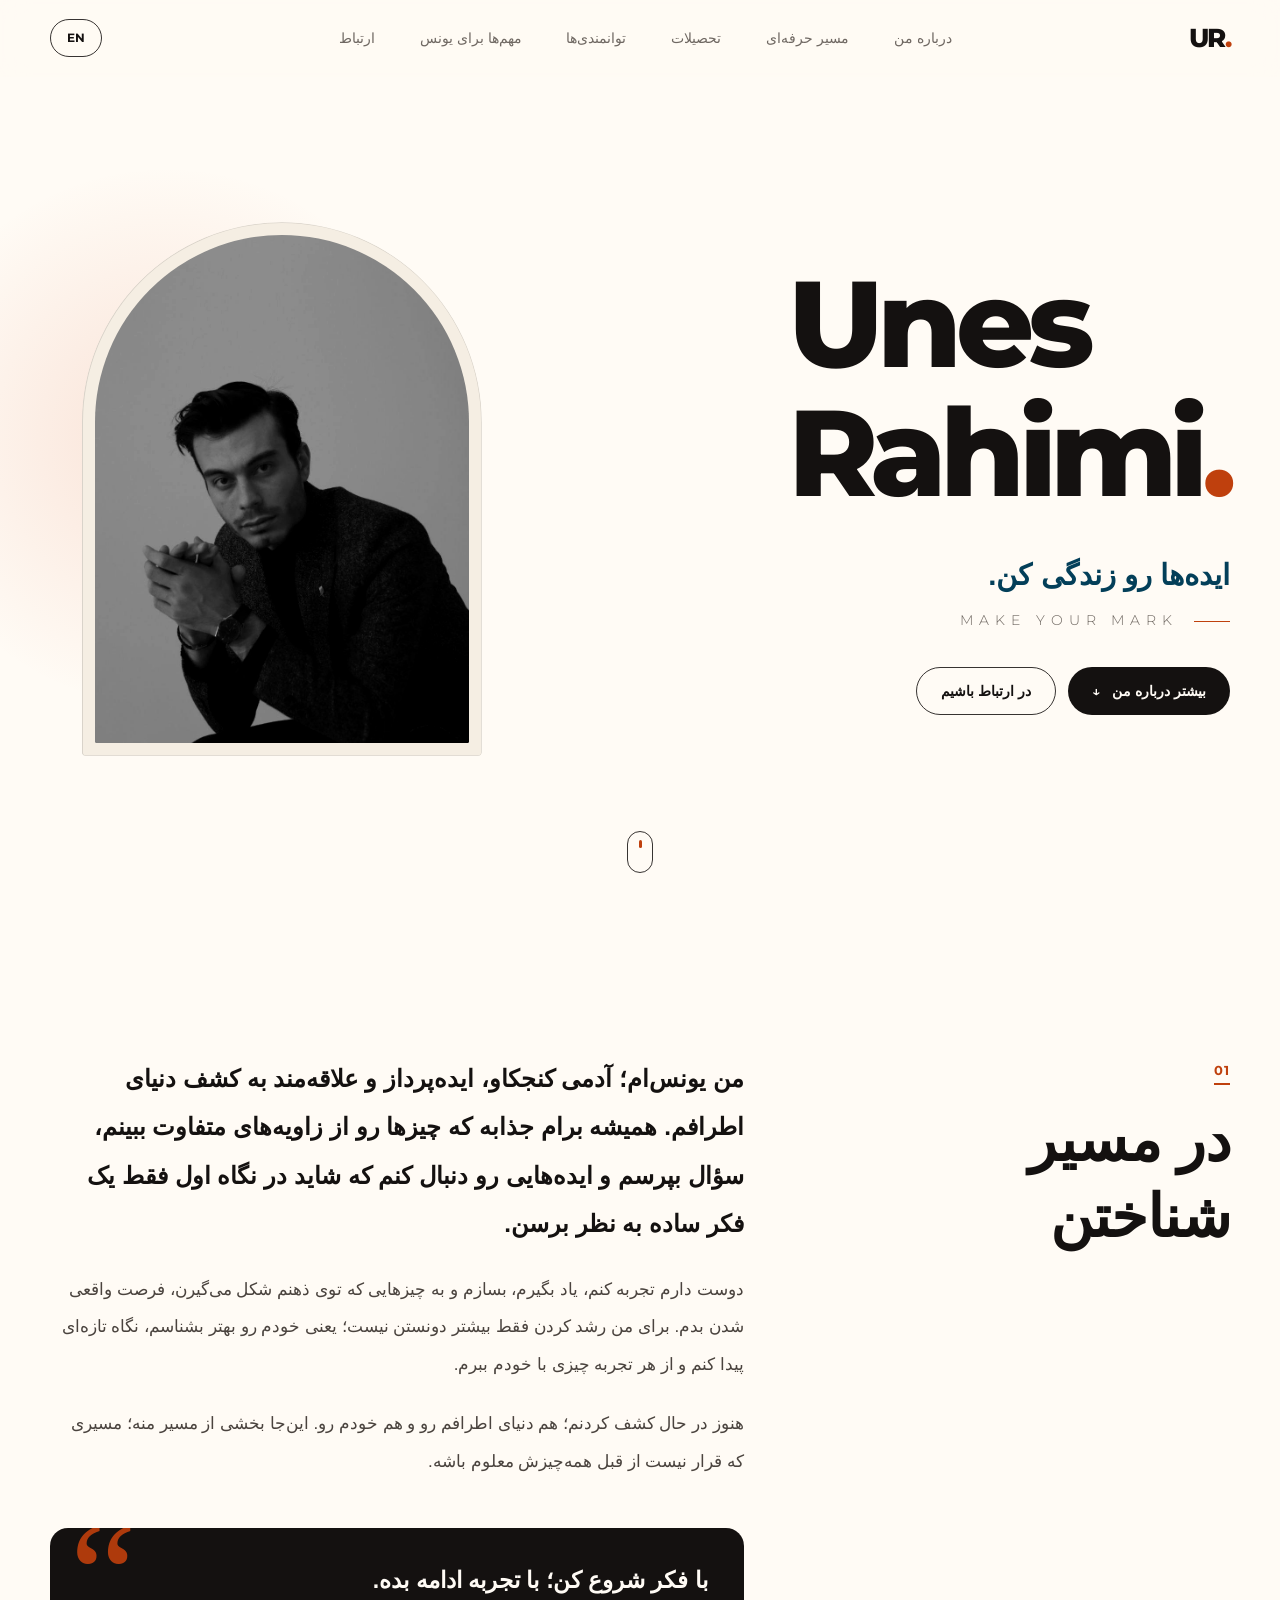
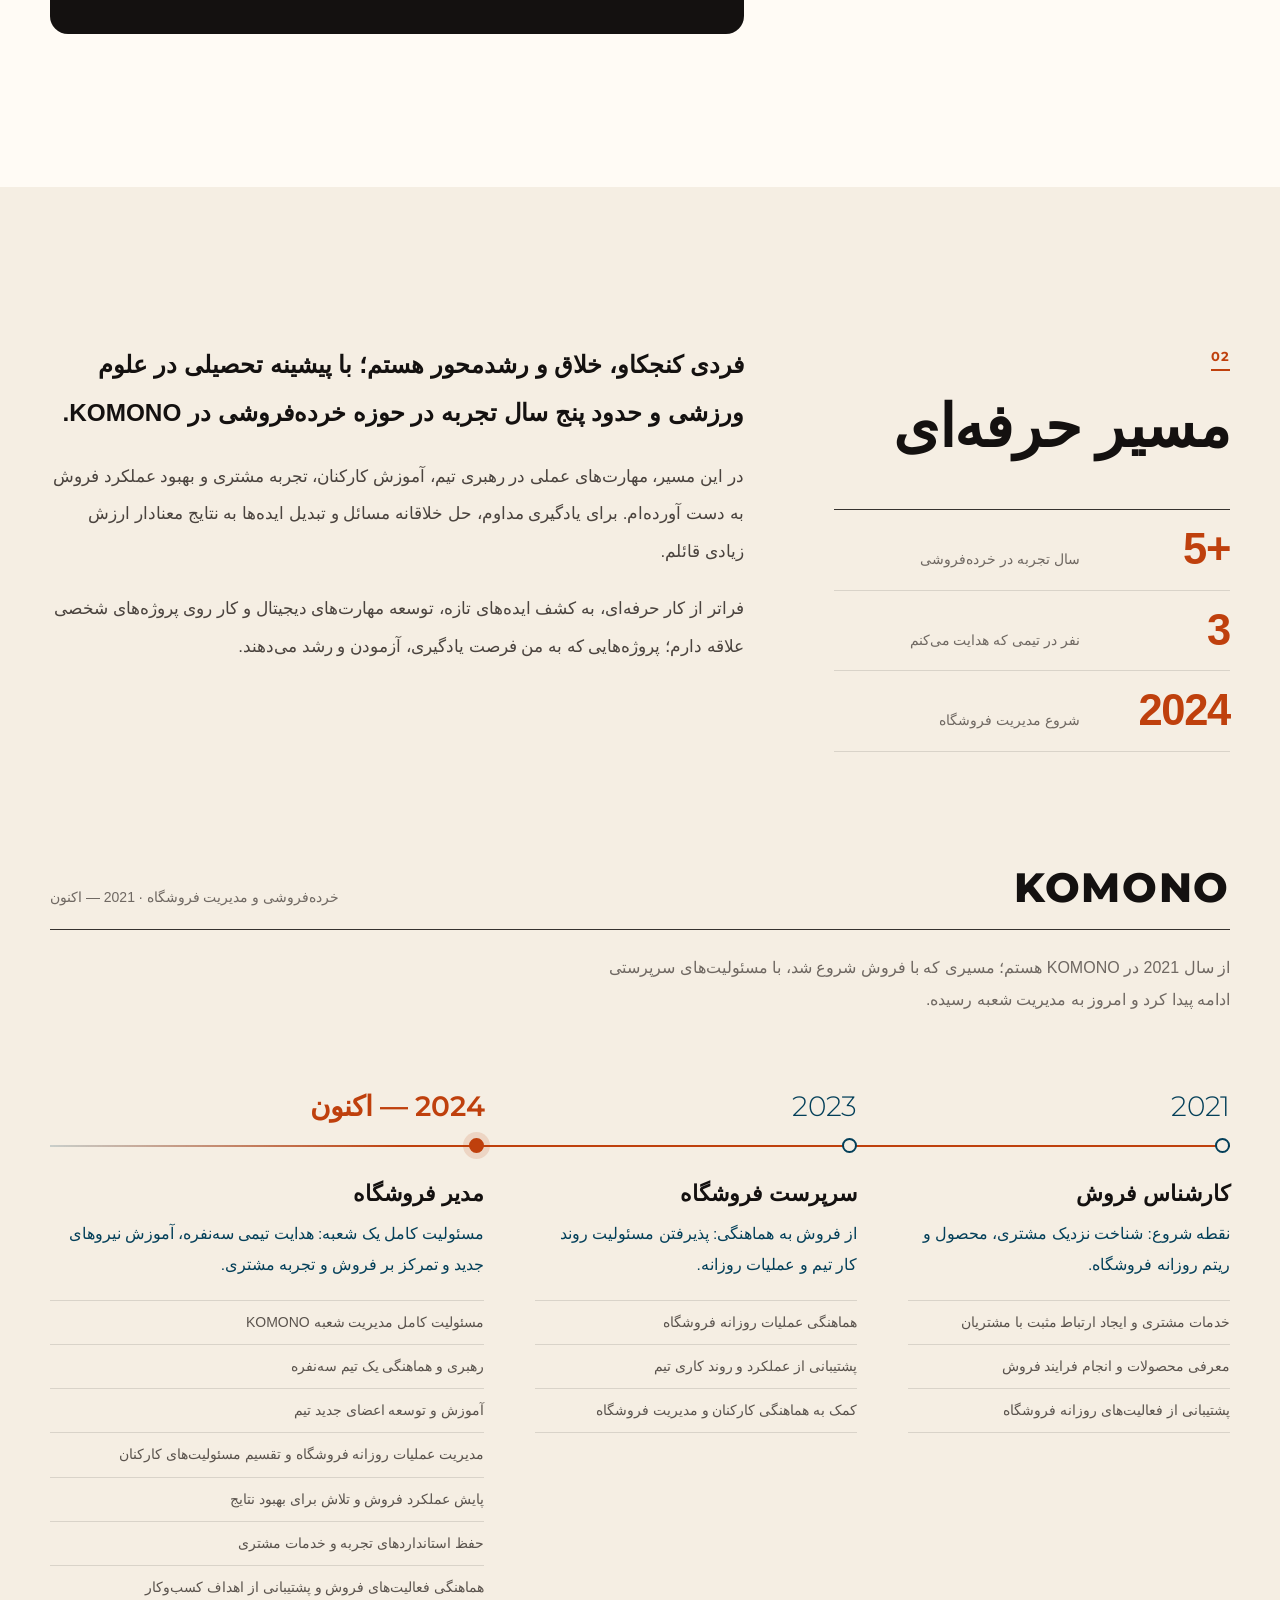
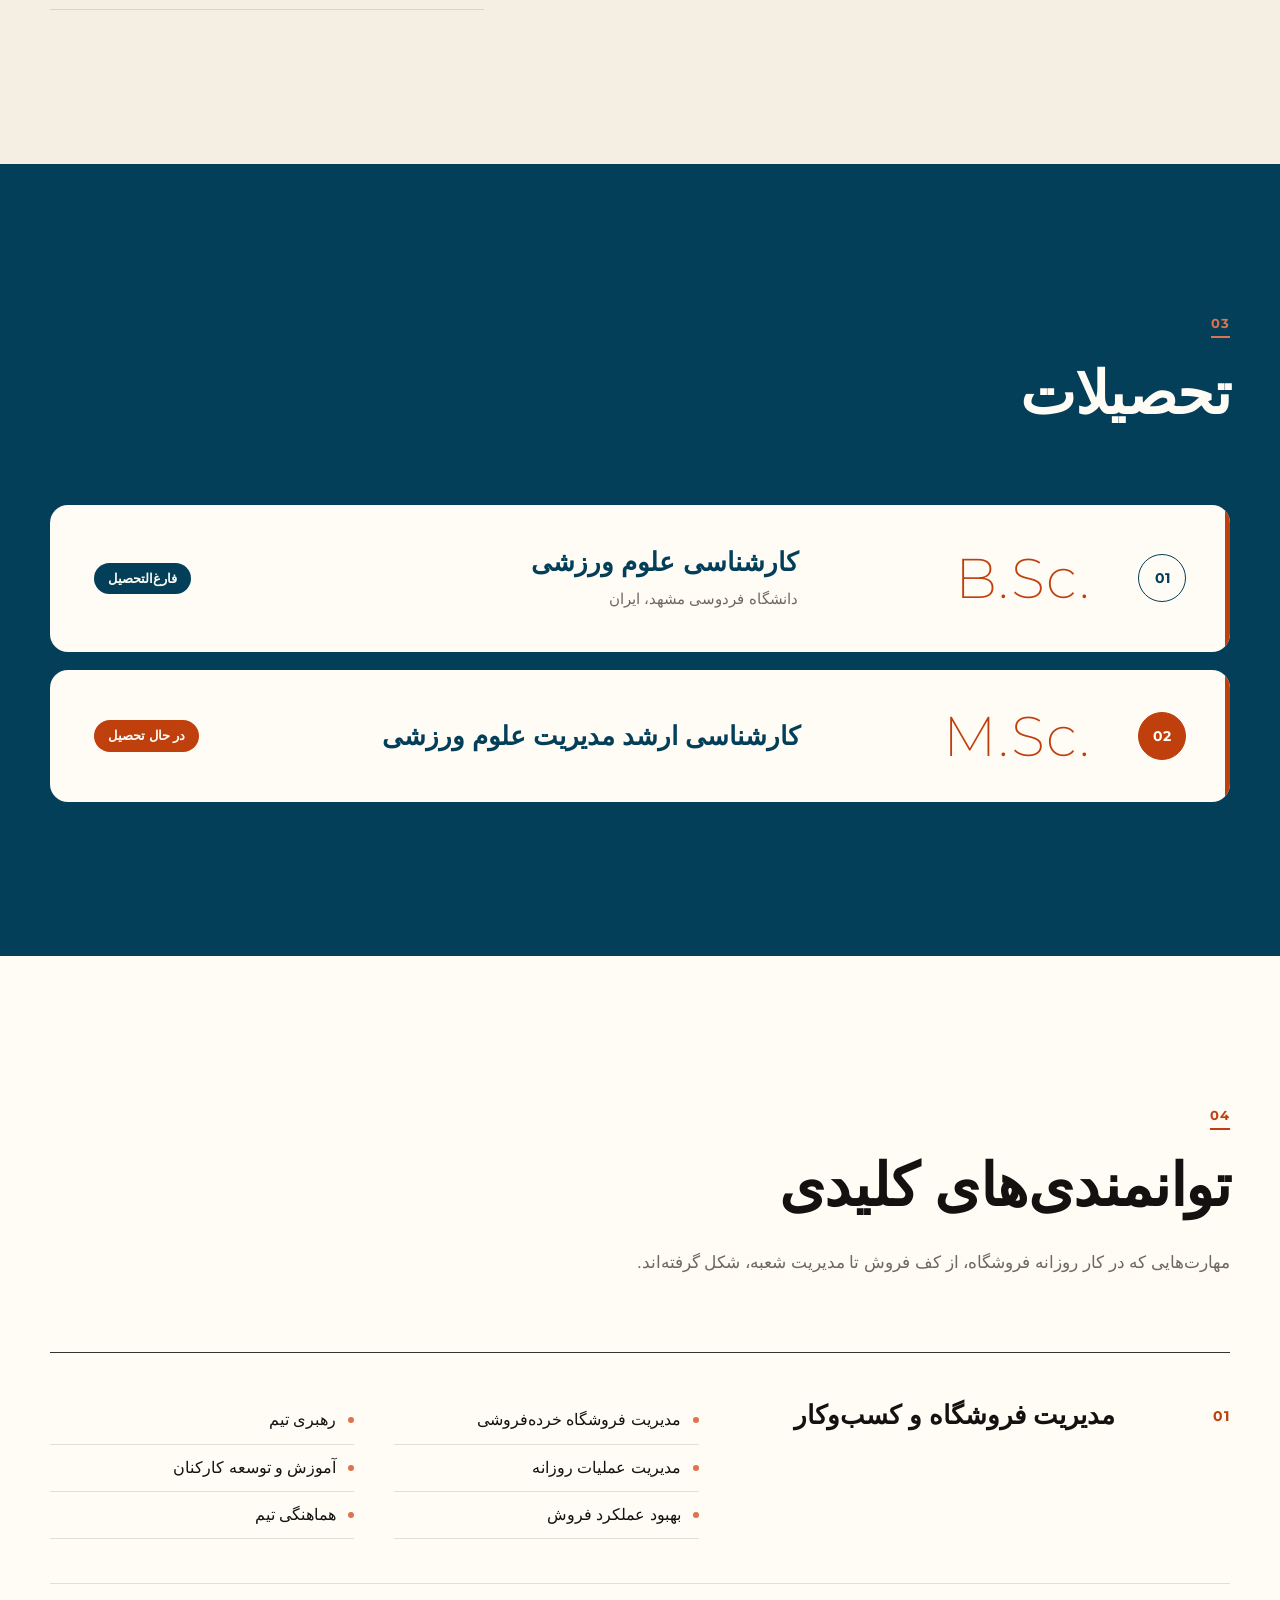
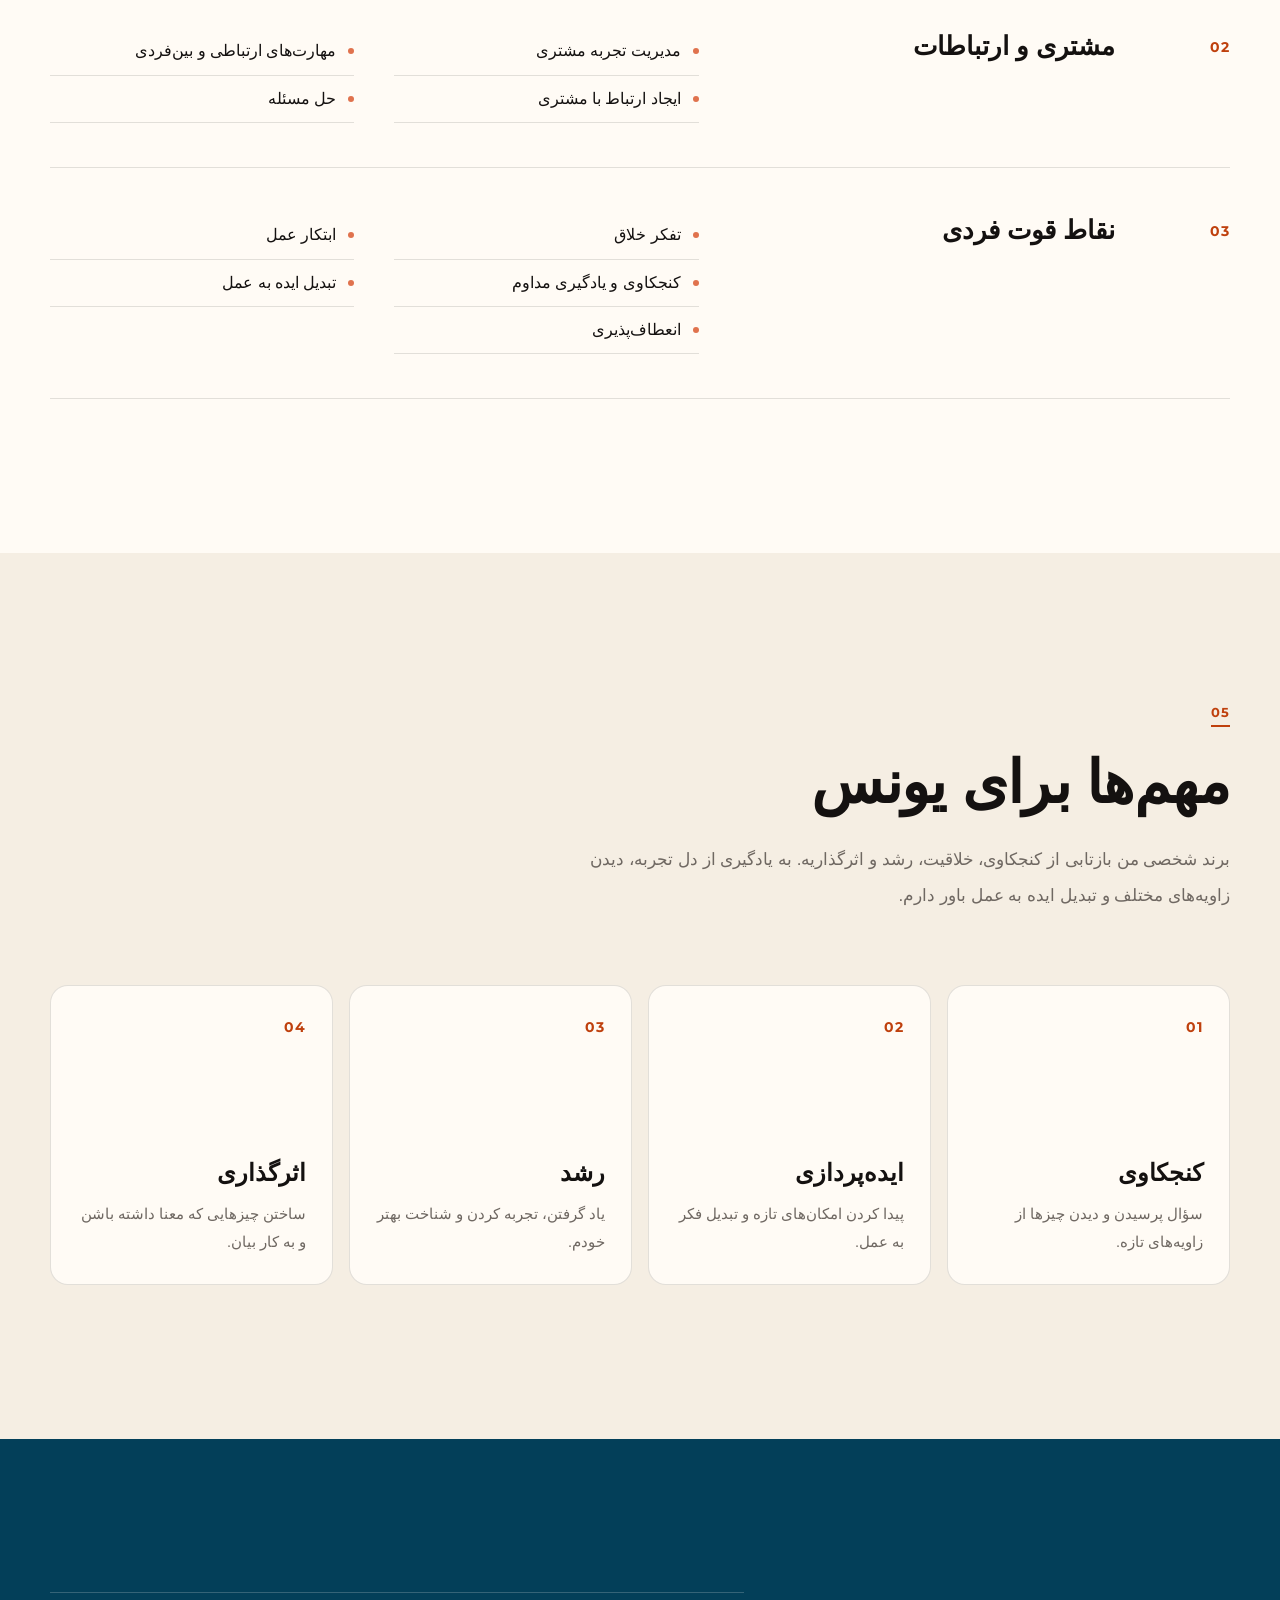
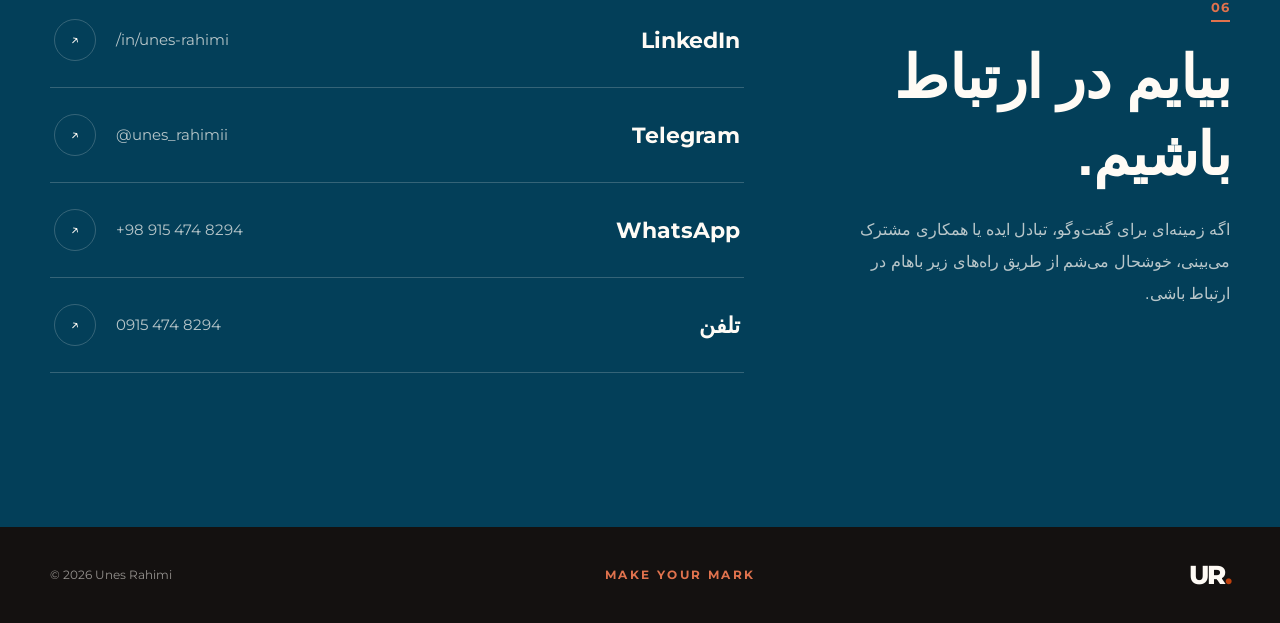
==== commit 42b8c96b: "Add files via upload update professional journey section" ====
--- a/index.html
+++ b/index.html
@@ -44,7 +44,7 @@
         <a href="#about" data-i18n="navAbout">درباره من</a>
         <a href="#career" data-i18n="navCareer">مسیر حرفه‌ای</a>
         <a href="#education" data-i18n="navEducation">تحصیلات</a>
-        <a href="#skills" data-i18n="navSkills">مهارت‌ها</a>
+        <a href="#skills" data-i18n="navSkills">توانمندی‌ها</a>
         <a href="#values" data-i18n="navValues">مهم‌ها برای یونس</a>
         <a href="#contact" data-i18n="navContact">ارتباط</a>
       </nav>
@@ -163,57 +163,58 @@
             <p data-i18n="profileP3">فراتر از کار حرفه‌ای، به کشف ایده‌های تازه، توسعه مهارت‌های دیجیتال و کار روی پروژه‌های شخصی علاقه دارم؛ پروژه‌هایی که به من فرصت یادگیری، آزمودن و رشد می‌دهند.</p>
           </div>
 
-          <!-- تایم‌لاین KOMONO -->
-          <div class="company">
-            <div class="company-head">
-              <h3 class="company-name">KOMONO</h3>
-              <span class="company-meta" data-i18n="companyMeta">خرده‌فروشی و مدیریت فروشگاه · حدود ۵ سال</span>
-            </div>
-            <p class="company-intro" data-i18n="companyIntro">مسیر حرفه‌ای من در KOMONO با فروش شروع شد و به‌تدریج با پذیرفتن مسئولیت‌های سرپرستی، به جایگاه فعلی‌ام به‌عنوان مدیر فروشگاه رسید.</p>
-
-            <ol class="timeline">
-              <li class="role is-current">
-                <div class="role-head">
-                  <h4 data-i18n="role3Title">مدیر فروشگاه</h4>
-                  <span class="role-badge" data-i18n="role3Date">2024 — اکنون</span>
-                </div>
-                <ul class="role-tasks" data-i18n-list="role3Tasks">
-                  <li>مسئولیت کامل مدیریت شعبه KOMONO</li>
-                  <li>رهبری و هماهنگی یک تیم سه‌نفره</li>
-                  <li>آموزش و توسعه اعضای جدید تیم</li>
-                  <li>مدیریت عملیات روزانه فروشگاه و تقسیم مسئولیت‌های کارکنان</li>
-                  <li>پایش عملکرد فروش و تلاش برای بهبود نتایج</li>
-                  <li>حفظ استانداردهای تجربه و خدمات مشتری</li>
-                  <li>هماهنگی فعالیت‌های فروش و پشتیبانی از اهداف کسب‌وکار</li>
-                </ul>
-              </li>
-
-              <li class="role">
-                <div class="role-head">
-                  <h4 data-i18n="role2Title">سرپرست فروشگاه</h4>
-                </div>
-                <ul class="role-tasks" data-i18n-list="role2Tasks">
-                  <li>هماهنگی عملیات روزانه فروشگاه</li>
-                  <li>پشتیبانی از عملکرد و روند کاری تیم</li>
-                  <li>کمک به هماهنگی کارکنان و مدیریت فروشگاه</li>
-                </ul>
-              </li>
-
-              <li class="role">
-                <div class="role-head">
-                  <h4 data-i18n="role1Title">کارشناس فروش</h4>
-                  <span class="role-badge role-badge--muted" data-i18n="role1Date">شروع مسیر</span>
-                </div>
-                <ul class="role-tasks" data-i18n-list="role1Tasks">
-                  <li>خدمات مشتری و ایجاد ارتباط مثبت با مشتریان</li>
-                  <li>معرفی محصولات و انجام فرایند فروش</li>
-                  <li>پشتیبانی از فعالیت‌های روزانه فروشگاه</li>
-                </ul>
-              </li>
-            </ol>
-          </div>
-
-        </div>
+        </div>
+      </div>
+
+      <!-- مسیر پیشرفت در KOMONO: 2021 تا اکنون -->
+      <div class="container journey-block">
+        <div class="journey-head">
+          <h3 class="company-name">KOMONO</h3>
+          <span class="company-meta" data-i18n="companyMeta">خرده‌فروشی و مدیریت فروشگاه · 2021 — اکنون</span>
+        </div>
+        <p class="journey-intro" data-i18n="companyIntro">از سال 2021 در KOMONO هستم؛ مسیری که با فروش شروع شد، با مسئولیت‌های سرپرستی ادامه پیدا کرد و امروز به مدیریت شعبه رسیده.</p>
+
+        <ol class="journey">
+          <li class="stage">
+            <span class="stage-year" data-i18n="role1Date">2021</span>
+            <span class="stage-node" aria-hidden="true"></span>
+            <h4 class="stage-title" data-i18n="role1Title">کارشناس فروش</h4>
+            <p class="stage-summary" data-i18n="stage1Summary">نقطه شروع: شناخت نزدیک مشتری، محصول و ریتم روزانه فروشگاه.</p>
+            <ul class="stage-points" data-i18n-list="role1Tasks">
+              <li>خدمات مشتری و ایجاد ارتباط مثبت با مشتریان</li>
+              <li>معرفی محصولات و انجام فرایند فروش</li>
+              <li>پشتیبانی از فعالیت‌های روزانه فروشگاه</li>
+            </ul>
+          </li>
+
+          <li class="stage">
+            <span class="stage-year" data-i18n="role2Date">2023</span>
+            <span class="stage-node" aria-hidden="true"></span>
+            <h4 class="stage-title" data-i18n="role2Title">سرپرست فروشگاه</h4>
+            <p class="stage-summary" data-i18n="stage2Summary">از فروش به هماهنگی: پذیرفتن مسئولیت روند کار تیم و عملیات روزانه.</p>
+            <ul class="stage-points" data-i18n-list="role2Tasks">
+              <li>هماهنگی عملیات روزانه فروشگاه</li>
+              <li>پشتیبانی از عملکرد و روند کاری تیم</li>
+              <li>کمک به هماهنگی کارکنان و مدیریت فروشگاه</li>
+            </ul>
+          </li>
+
+          <li class="stage is-current">
+            <span class="stage-year" data-i18n="role3Date">2024 — اکنون</span>
+            <span class="stage-node" aria-hidden="true"></span>
+            <h4 class="stage-title" data-i18n="role3Title">مدیر فروشگاه</h4>
+            <p class="stage-summary" data-i18n="stage3Summary">مسئولیت کامل یک شعبه: هدایت تیمی سه‌نفره، آموزش نیروهای جدید و تمرکز بر فروش و تجربه مشتری.</p>
+            <ul class="stage-points" data-i18n-list="role3Tasks">
+              <li>مسئولیت کامل مدیریت شعبه KOMONO</li>
+              <li>رهبری و هماهنگی یک تیم سه‌نفره</li>
+              <li>آموزش و توسعه اعضای جدید تیم</li>
+              <li>مدیریت عملیات روزانه فروشگاه و تقسیم مسئولیت‌های کارکنان</li>
+              <li>پایش عملکرد فروش و تلاش برای بهبود نتایج</li>
+              <li>حفظ استانداردهای تجربه و خدمات مشتری</li>
+              <li>هماهنگی فعالیت‌های فروش و پشتیبانی از اهداف کسب‌وکار</li>
+            </ul>
+          </li>
+        </ol>
       </div>
     </section>
 
@@ -250,21 +251,22 @@
       </div>
     </section>
 
-    <!-- ================= ۵. مهارت‌ها ================= -->
+    <!-- ================= ۵. توانمندی‌ها ================= -->
     <section class="section skills" id="skills">
       <div class="container">
 
         <div class="section-heading section-heading--row">
           <span class="section-index">04</span>
-          <h2 data-i18n="skillsTitle">مهارت‌ها</h2>
-        </div>
-
-        <!-- مهارت‌ها -->
-        <div class="skills-grid">
-          <article class="skill-group">
-            <span class="value-number">01</span>
-            <h3 data-i18n="skillGroup1">مدیریت فروشگاه و کسب‌وکار</h3>
-            <ul class="chips" data-i18n-list="skillList1">
+          <h2 data-i18n="skillsTitle">توانمندی‌های کلیدی</h2>
+          <p class="section-intro" data-i18n="skillsIntro">مهارت‌هایی که در کار روزانه فروشگاه، از کف فروش تا مدیریت شعبه، شکل گرفته‌اند.</p>
+        </div>
+
+        <!-- توانمندی‌ها: چیدمان ادیتوریال -->
+        <div class="competencies">
+          <article class="comp-row">
+            <span class="comp-num">01</span>
+            <h3 class="comp-title" data-i18n="skillGroup1">مدیریت فروشگاه و کسب‌وکار</h3>
+            <ul class="comp-list" data-i18n-list="skillList1">
               <li>مدیریت فروشگاه خرده‌فروشی</li>
               <li>مدیریت عملیات روزانه</li>
               <li>بهبود عملکرد فروش</li>
@@ -274,10 +276,10 @@
             </ul>
           </article>
 
-          <article class="skill-group">
-            <span class="value-number">02</span>
-            <h3 data-i18n="skillGroup2">مشتری و ارتباطات</h3>
-            <ul class="chips" data-i18n-list="skillList2">
+          <article class="comp-row">
+            <span class="comp-num">02</span>
+            <h3 class="comp-title" data-i18n="skillGroup2">مشتری و ارتباطات</h3>
+            <ul class="comp-list" data-i18n-list="skillList2">
               <li>مدیریت تجربه مشتری</li>
               <li>ایجاد ارتباط با مشتری</li>
               <li>مهارت‌های ارتباطی و بین‌فردی</li>
@@ -285,10 +287,10 @@
             </ul>
           </article>
 
-          <article class="skill-group">
-            <span class="value-number">03</span>
-            <h3 data-i18n="skillGroup3">نقاط قوت فردی</h3>
-            <ul class="chips" data-i18n-list="skillList3">
+          <article class="comp-row">
+            <span class="comp-num">03</span>
+            <h3 class="comp-title" data-i18n="skillGroup3">نقاط قوت فردی</h3>
+            <ul class="comp-list" data-i18n-list="skillList3">
               <li>تفکر خلاق</li>
               <li>کنجکاوی و یادگیری مداوم</li>
               <li>انعطاف‌پذیری</li>
--- a/style.css
+++ b/style.css
@@ -699,12 +699,12 @@
   letter-spacing: -0.01em;
 }
 
-/* شرکت */
-.company {
-  margin-block-start: clamp(56px, 7vw, 88px);
-}
-
-.company-head {
+/* مسیر پیشرفت در KOMONO */
+.journey-block {
+  margin-block-start: clamp(72px, 9vw, 120px);
+}
+
+.journey-head {
   display: flex;
   flex-wrap: wrap;
   align-items: baseline;
@@ -727,130 +727,169 @@
   font-size: 14px;
 }
 
-.company-intro {
-  margin-block: 22px 40px;
+.journey-intro {
+  max-width: 640px;
+  margin-block: 22px clamp(48px, 6vw, 72px);
   color: var(--muted);
-  font-size: 15.5px;
+  font-size: 16px;
   line-height: 2;
 }
 
-html[lang="en"] .company-intro {
+html[lang="en"] .journey-intro {
   line-height: 1.75;
 }
 
-/* تایم‌لاین */
-.timeline {
+/* سه مرحله کنار هم؛ مرحله فعلی پهن‌تر */
+.journey {
+  --rail-top: 57px;
   position: relative;
+  display: grid;
+  grid-template-columns: minmax(0, 1fr) minmax(0, 1fr) minmax(0, 1.35fr);
+  gap: 0 clamp(28px, 4vw, 56px);
   margin: 0;
   padding: 0;
-  padding-inline-start: 36px;
   list-style: none;
 }
 
-/* خط عمودی */
-.timeline::before {
+/* خط پایه مسیر */
+.journey::before,
+.journey::after {
   content: "";
   position: absolute;
-  top: 10px;
-  bottom: 10px;
-  inset-inline-start: 6px;
-  width: 1px;
-  background: var(--line-strong);
-}
-
-.role {
+  top: var(--rail-top);
+  inset-inline: 0;
+  height: 2px;
+}
+
+.journey::before {
+  background: rgba(3, 63, 89, 0.18);
+}
+
+/* خط نارنجی؛ مقدار --journey-progress را script.js همراه اسکرول تنظیم می‌کند.
+   بدون جاوااسکریپت یا با کاهش حرکت، خط کامل نمایش داده می‌شود. */
+.journey::after {
+  background: linear-gradient(to left, var(--orange) 70%, rgba(191, 64, 13, 0));
+  transform: scaleX(var(--journey-progress, 1));
+  transform-origin: right center;
+  transition: transform 0.6s var(--ease-out);
+}
+
+html[dir="ltr"] .journey::after {
+  background: linear-gradient(to right, var(--orange) 70%, rgba(191, 64, 13, 0));
+  transform-origin: left center;
+}
+
+.stage {
   position: relative;
-  padding-block-end: 40px;
-}
-
-.role:last-child {
-  padding-block-end: 0;
-}
-
-/* نقطه روی خط */
-.role::before {
-  content: "";
-  position: absolute;
-  top: 9px;
-  inset-inline-start: -36px;
-  width: 13px;
-  height: 13px;
-  border: 2px solid var(--orange);
+  min-width: 0;
+}
+
+.stage-year {
+  display: flex;
+  align-items: flex-end;
+  height: 32px;
+  margin-block-end: 18px;
+  color: var(--navy);
+  font-family: "Montserrat", "Estedad", sans-serif;
+  font-size: 28px;
+  font-weight: 300;
+  line-height: 1;
+  letter-spacing: -0.01em;
+  white-space: nowrap;
+}
+
+.stage.is-current .stage-year {
+  color: var(--orange);
+  font-weight: 600;
+}
+
+.stage-node {
+  position: relative;
+  z-index: 1;
+  display: block;
+  width: 15px;
+  height: 15px;
+  border: 2px solid var(--navy);
   border-radius: 50%;
   background: var(--cream-deep);
 }
 
-.role.is-current::before {
+.stage.is-current .stage-node {
+  border-color: var(--orange);
   background: var(--orange);
-  box-shadow: 0 0 0 6px rgba(191, 64, 13, 0.15);
-}
-
-.role-head {
-  display: flex;
-  flex-wrap: wrap;
-  align-items: center;
-  gap: 8px 14px;
-  margin-block-end: 14px;
-}
-
-.role-head h4 {
-  margin: 0;
+  box-shadow: 0 0 0 6px rgba(191, 64, 13, 0.14);
+}
+
+/* نقش‌هایی که خط هنوز به آن‌ها نرسیده، کم‌رنگ منتظر می‌مانند */
+html.motion-ready .stage > :not(.stage-node) {
+  transition:
+    opacity 0.8s var(--ease-out),
+    transform 0.8s var(--ease-out);
+}
+
+html.motion-ready .stage:not(.is-reached) > :not(.stage-node) {
+  opacity: 0.25;
+  transform: translateY(10px);
+}
+
+html.motion-ready .stage-node {
+  transition:
+    border-color 0.4s ease,
+    background-color 0.4s ease,
+    box-shadow 0.4s ease,
+    transform 0.5s var(--ease-out);
+}
+
+html.motion-ready .stage:not(.is-reached) .stage-node {
+  border-color: rgba(3, 63, 89, 0.3);
+  background: var(--cream-deep);
+  box-shadow: none;
+  transform: scale(0.75);
+}
+
+/* نقش فعلی فقط یک بار، هنگام رسیدن خط، موج می‌زند */
+.stage.is-current.is-reached .stage-node {
+  animation: node-pulse 1.4s var(--ease-out) 0.3s 1;
+}
+
+.stage-title {
+  margin-block: 26px 10px;
   font-size: 22px;
   font-weight: 800;
   line-height: 1.4;
 }
 
-html[lang="en"] .role-head h4 {
+html[lang="en"] .stage-title {
   letter-spacing: -0.02em;
 }
 
-.role-badge {
-  padding: 3px 12px;
-  border-radius: 999px;
-  background: var(--orange);
-  color: var(--cream);
-  font-size: 12.5px;
-  font-weight: 600;
+.stage-summary {
+  margin-block-end: 20px;
+  color: var(--navy);
+  font-size: 15.5px;
+  font-weight: 500;
+  line-height: 1.95;
+}
+
+html[lang="en"] .stage-summary {
+  line-height: 1.6;
+}
+
+/* فهرست وظایف با خطوط نازک، به سبک ادیتوریال */
+.stage-points {
+  border-top: 1px solid var(--line);
+}
+
+.stage-points li {
+  padding-block: 9px;
+  border-bottom: 1px solid var(--line);
+  color: #5A534D;
+  font-size: 14px;
   line-height: 1.8;
-  white-space: nowrap;
-}
-
-.role-badge--muted {
-  border: 1px solid var(--line-strong);
-  background: transparent;
-  color: var(--muted);
-}
-
-.role-tasks {
-  display: grid;
-  gap: 6px;
-}
-
-.role-tasks li {
-  position: relative;
-  padding-inline-start: 22px;
-  color: #4A433E;
-  font-size: 15px;
-  line-height: 1.9;
-}
-
-html[lang="en"] .role-tasks li {
-  line-height: 1.65;
-}
-
-/* خط کوتاه به‌جای بولت */
-.role-tasks li::before {
-  content: "";
-  position: absolute;
-  top: 0.95em;
-  inset-inline-start: 0;
-  width: 10px;
-  height: 2px;
-  background: var(--orange);
-}
-
-html[lang="en"] .role-tasks li::before {
-  top: 0.8em;
+}
+
+html[lang="en"] .stage-points li {
+  line-height: 1.55;
 }
 
 
@@ -974,50 +1013,80 @@
   background: var(--navy);
 }
 
-.skills-grid {
+/* توانمندی‌ها: ردیف‌های ادیتوریال */
+.competencies {
+  border-top: 1px solid var(--line-strong);
+}
+
+.comp-row {
   display: grid;
-  grid-template-columns: repeat(auto-fit, minmax(270px, 1fr));
-  gap: 16px;
-}
-
-.skill-group {
-  padding: 28px 26px 30px;
-  border: 1px solid var(--line);
-  border-radius: var(--radius);
-  background: var(--cream-deep);
-}
-
-.skill-group h3 {
-  margin-block: 36px 20px;
-  font-size: 20px;
+  grid-template-columns: 64px minmax(0, 0.9fr) minmax(0, 1.6fr);
+  align-items: start;
+  gap: 16px clamp(24px, 4vw, 64px);
+  padding-block: clamp(28px, 3.5vw, 44px);
+  border-bottom: 1px solid var(--line);
+}
+
+.comp-num {
+  padding-block-start: 6px;
+  color: var(--orange);
+  font-family: var(--font-en);
+  font-size: 14px;
+  font-weight: 700;
+  letter-spacing: 0.06em;
+}
+
+.comp-title {
+  font-size: clamp(21px, 2vw, 26px);
   font-weight: 800;
-  line-height: 1.5;
-}
-
-html[lang="en"] .skill-group h3 {
+  line-height: 1.45;
+  transition: color 0.3s ease;
+}
+
+html[lang="en"] .comp-title {
+  line-height: 1.25;
   letter-spacing: -0.02em;
 }
 
-/* برچسب‌های مهارت */
-.chips {
+.comp-row:hover .comp-title {
+  color: var(--navy);
+}
+
+.comp-list {
+  columns: 2;
+  column-gap: 40px;
+}
+
+.comp-list li {
   display: flex;
-  flex-wrap: wrap;
-  gap: 8px;
-}
-
-.chips li {
-  padding: 5px 14px;
-  border: 1px solid rgba(20, 17, 16, 0.18);
-  border-radius: 999px;
-  background: var(--cream);
-  font-size: 13.5px;
-  line-height: 1.8;
-  transition: border-color 0.25s ease, color 0.25s ease, background-color 0.25s ease;
-}
-
-.chips li:hover {
-  border-color: var(--orange);
+  align-items: baseline;
+  gap: 12px;
+  padding-block: 10px;
+  border-bottom: 1px solid var(--line);
+  break-inside: avoid;
+  font-size: 15.5px;
+  line-height: 1.7;
+  transition: color 0.25s ease;
+}
+
+.comp-list li::before {
+  content: "";
+  flex-shrink: 0;
+  width: 6px;
+  height: 6px;
+  border-radius: 50%;
+  background: var(--coral);
+  transform: translateY(-2px);
+  transition: transform 0.3s var(--ease-out), background-color 0.3s ease;
+}
+
+.comp-list li:hover {
   color: var(--orange);
+}
+
+.comp-list li:hover::before {
+  background: var(--orange);
+  transform: translateY(-2px) scale(1.5);
 }
 
 .section-intro {
@@ -1284,6 +1353,11 @@
 
 
 /* ---------- 6. انیمیشن‌ها ---------- */
+@keyframes node-pulse {
+  0% { box-shadow: 0 0 0 0 rgba(191, 64, 13, 0.45); }
+  100% { box-shadow: 0 0 0 16px rgba(191, 64, 13, 0); }
+}
+
 @keyframes scroll-cue {
   0% { transform: translateY(0); opacity: 1; }
   70% { transform: translateY(14px); opacity: 0; }
@@ -1400,6 +1474,57 @@
   }
 }
 
+/* مسیر پیشرفت عمودی در تبلت باریک و موبایل */
+@media (max-width: 860px) {
+  .journey {
+    --rail-x: 7px;
+    grid-template-columns: minmax(0, 1fr);
+    padding-inline-start: 40px;
+  }
+
+  .journey::before,
+  .journey::after {
+    top: 8px;
+    bottom: 8px;
+    inset-inline: auto;
+    inset-inline-start: var(--rail-x);
+    width: 2px;
+    height: auto;
+  }
+
+  .journey::after,
+  html[dir="ltr"] .journey::after {
+    background: linear-gradient(to bottom, var(--orange) 75%, rgba(191, 64, 13, 0));
+    transform: scaleY(var(--journey-progress, 1));
+    transform-origin: center top;
+  }
+
+
+  .stage {
+    padding-block-end: 48px;
+  }
+
+  .stage:last-child {
+    padding-block-end: 0;
+  }
+
+  .stage-year {
+    height: auto;
+    margin-block-end: 0;
+    font-size: 24px;
+  }
+
+  .stage-node {
+    position: absolute;
+    top: 6px;
+    inset-inline-start: calc(-40px + var(--rail-x) - 6.5px);
+  }
+
+  .stage-title {
+    margin-block-start: 12px;
+  }
+}
+
 /* موبایل */
 @media (max-width: 760px) {
   :root {
@@ -1479,18 +1604,6 @@
 
   .profile p {
     font-size: 16px;
-  }
-
-  .timeline {
-    padding-inline-start: 28px;
-  }
-
-  .role::before {
-    inset-inline-start: -28px;
-  }
-
-  .role-head h4 {
-    font-size: 20px;
   }
 
   .edu-card {
@@ -1511,8 +1624,14 @@
     justify-self: end;
   }
 
-  .skill-group h3 {
-    margin-block-start: 24px;
+  .comp-row {
+    grid-template-columns: 40px minmax(0, 1fr);
+    gap: 14px 12px;
+  }
+
+  .comp-list {
+    grid-column: 1 / -1;
+    columns: 1;
   }
 
   .about-content p {
@@ -1625,3 +1744,11 @@
     clip-path: none;
   }
 }
+
+
+/* گوشی افقی و صفحه‌های کم‌ارتفاع: نشانگر اسکرول روی عکس نیفتد */
+@media (max-height: 600px) {
+  .scroll-cue {
+    display: none;
+  }
+}
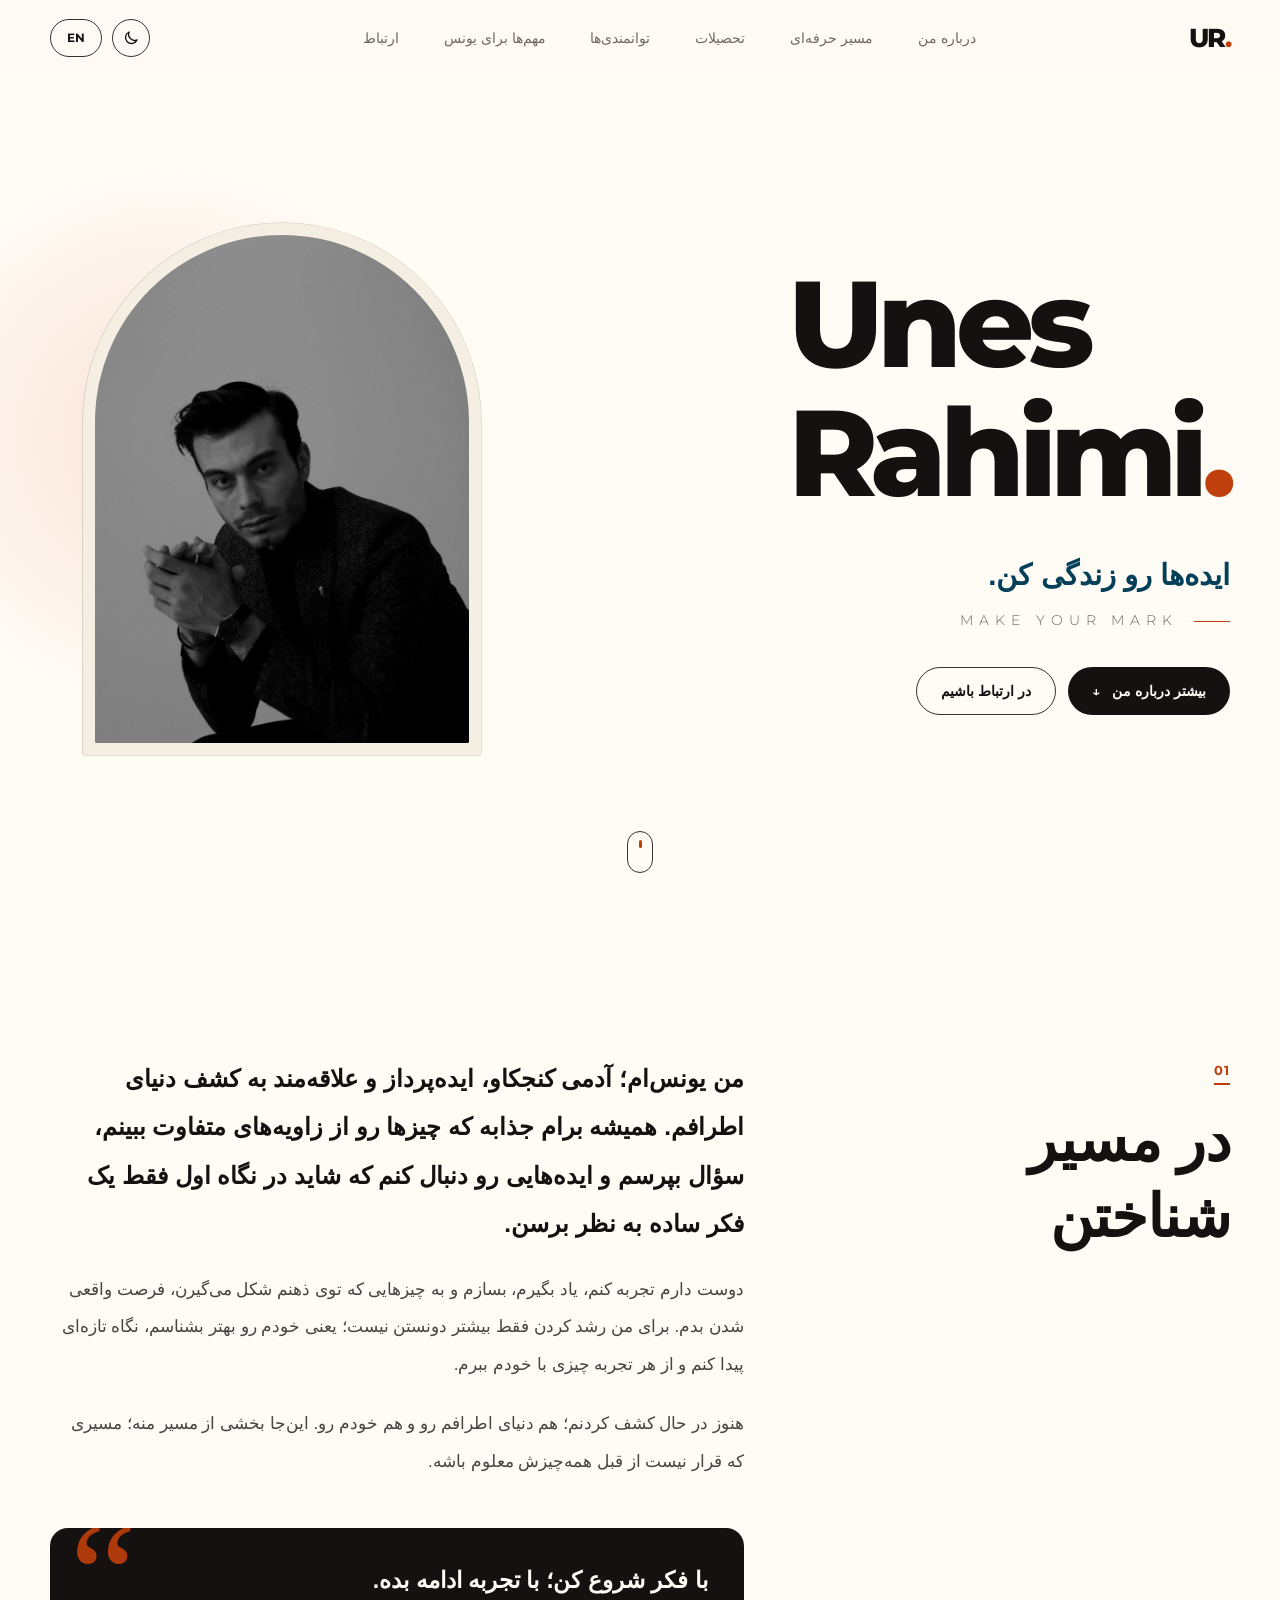
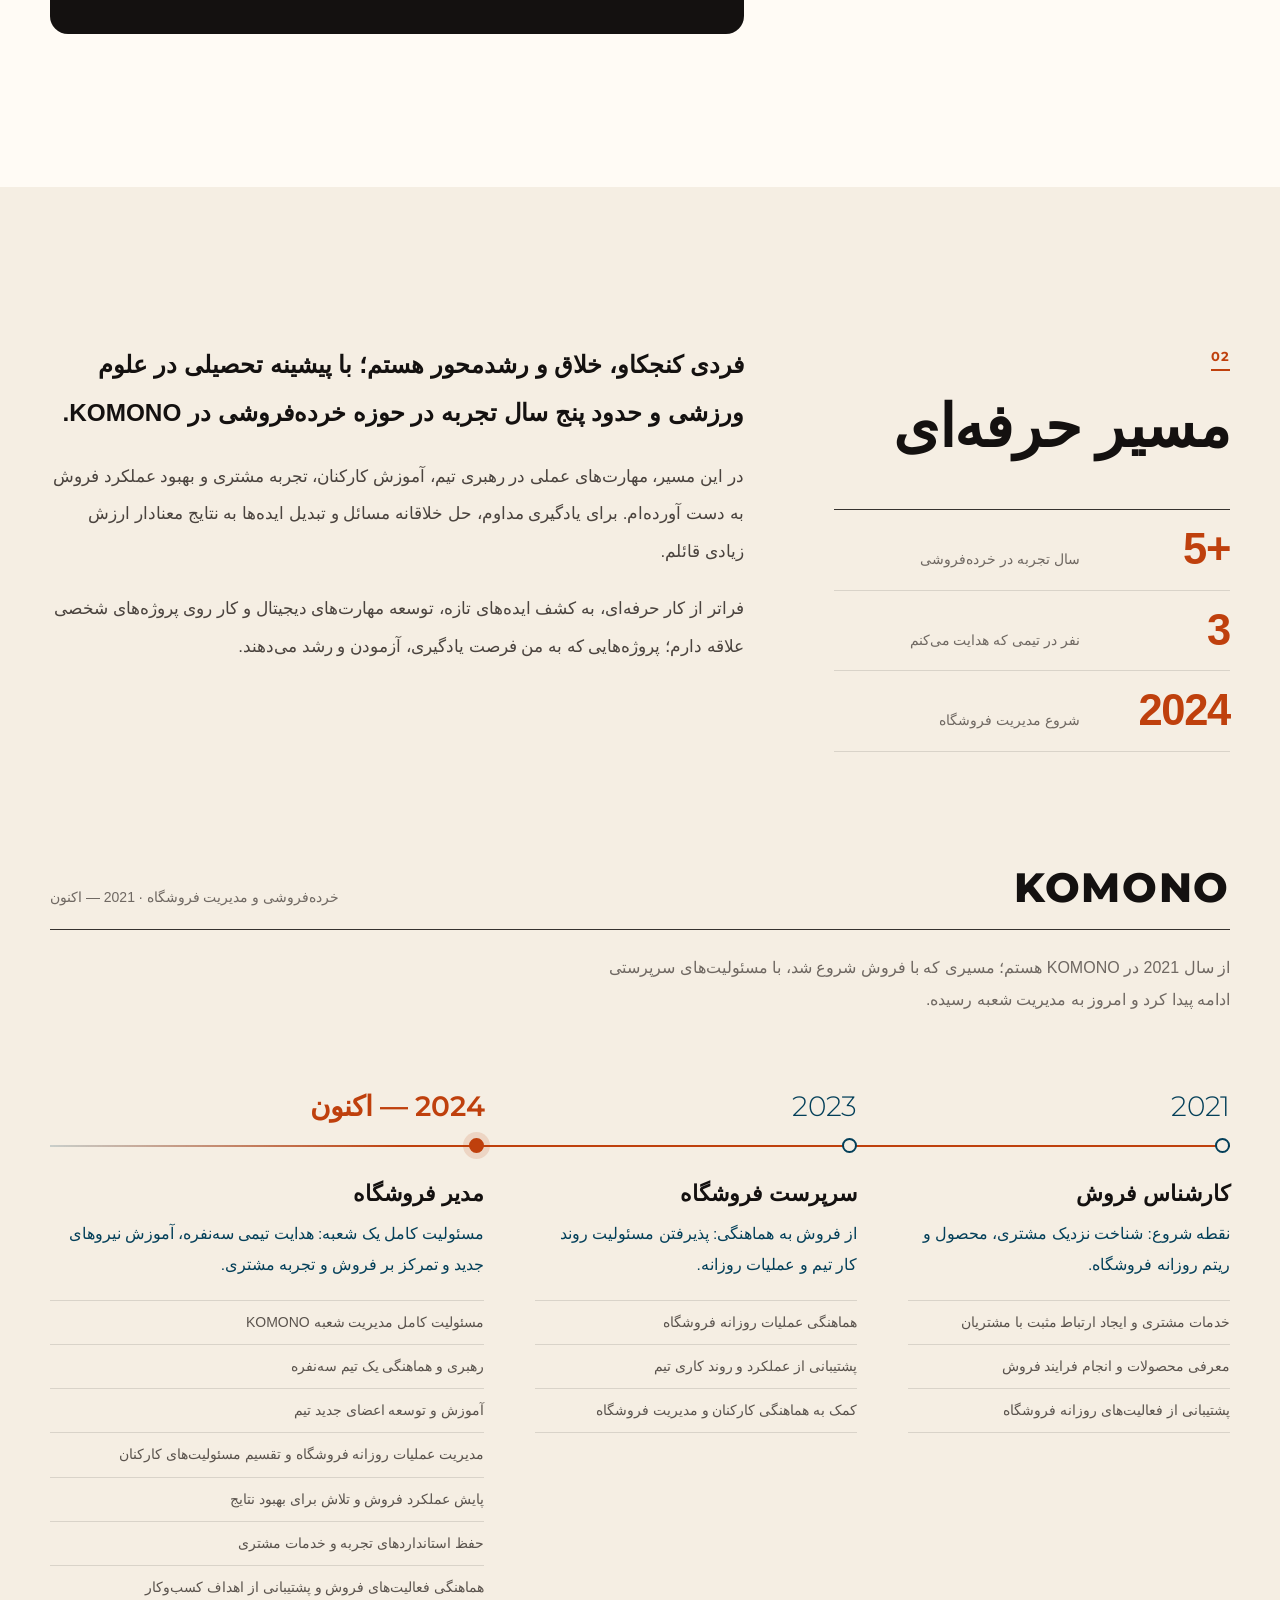
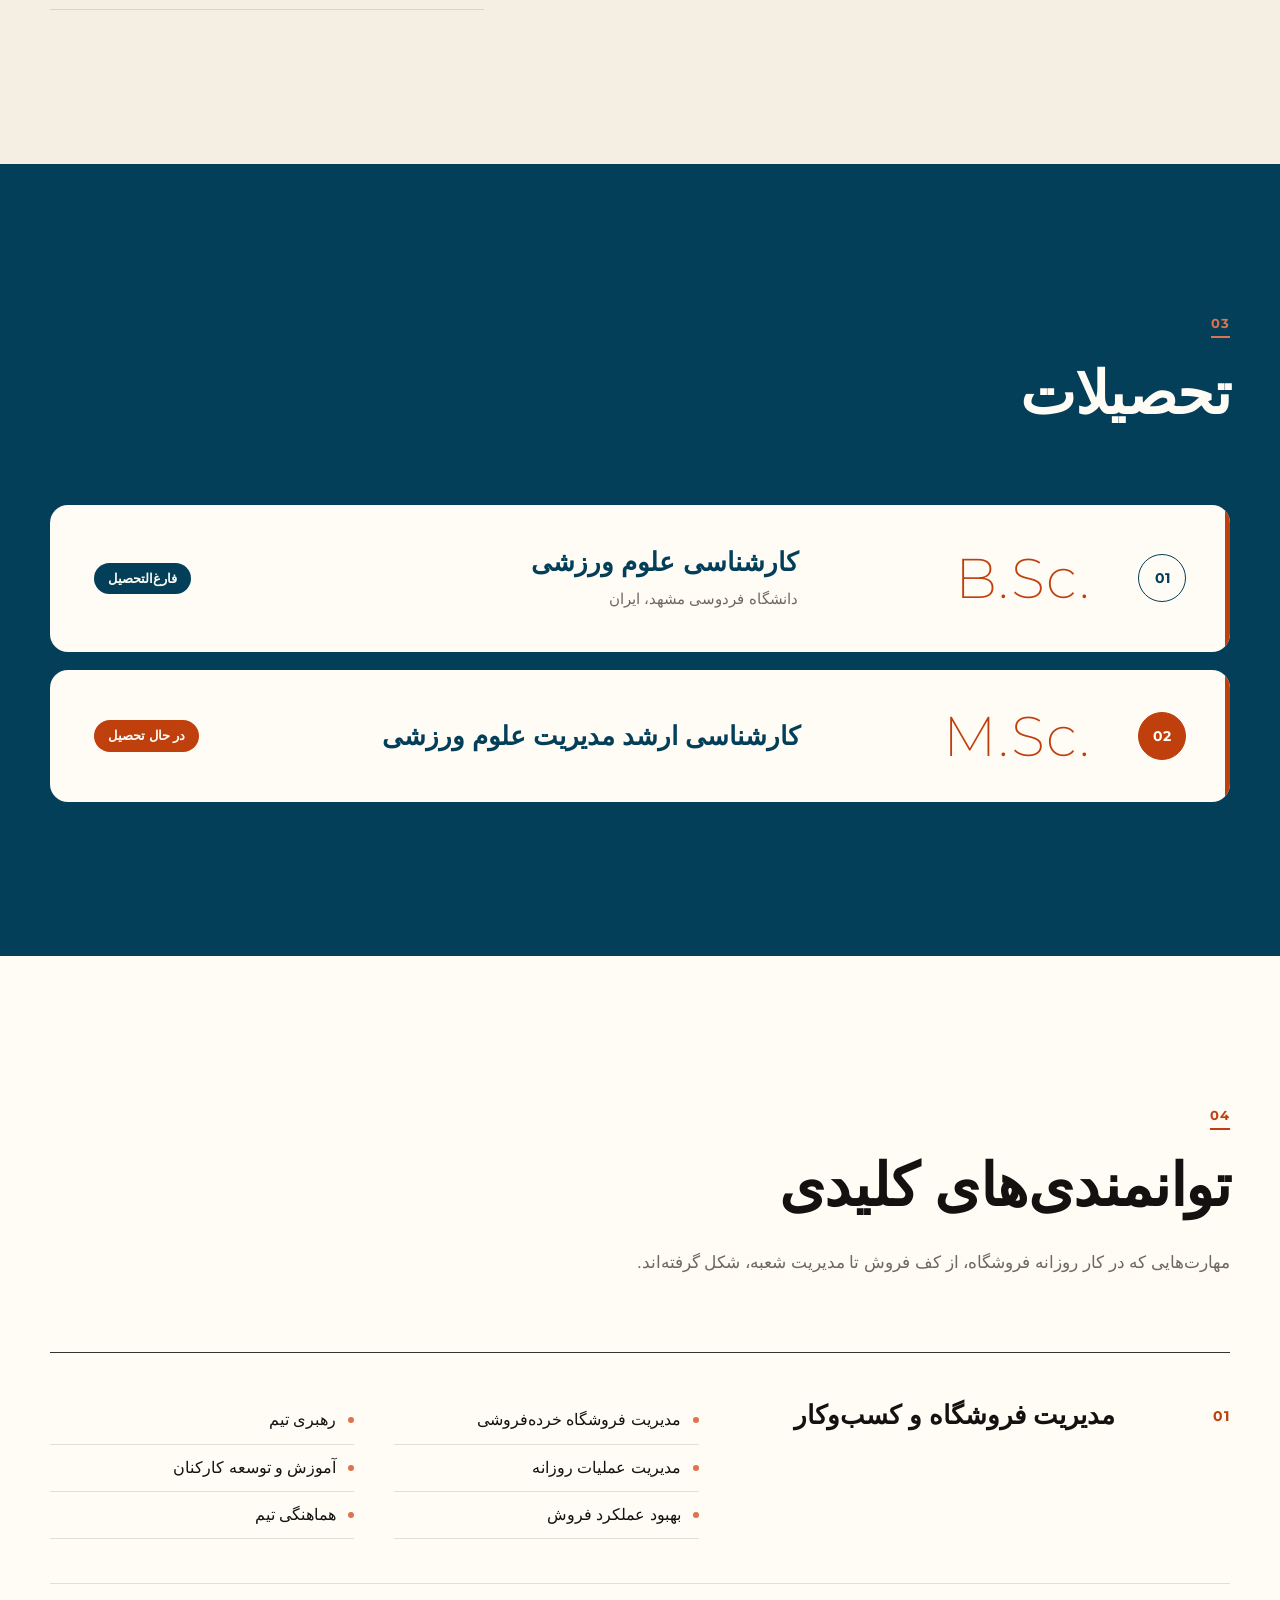
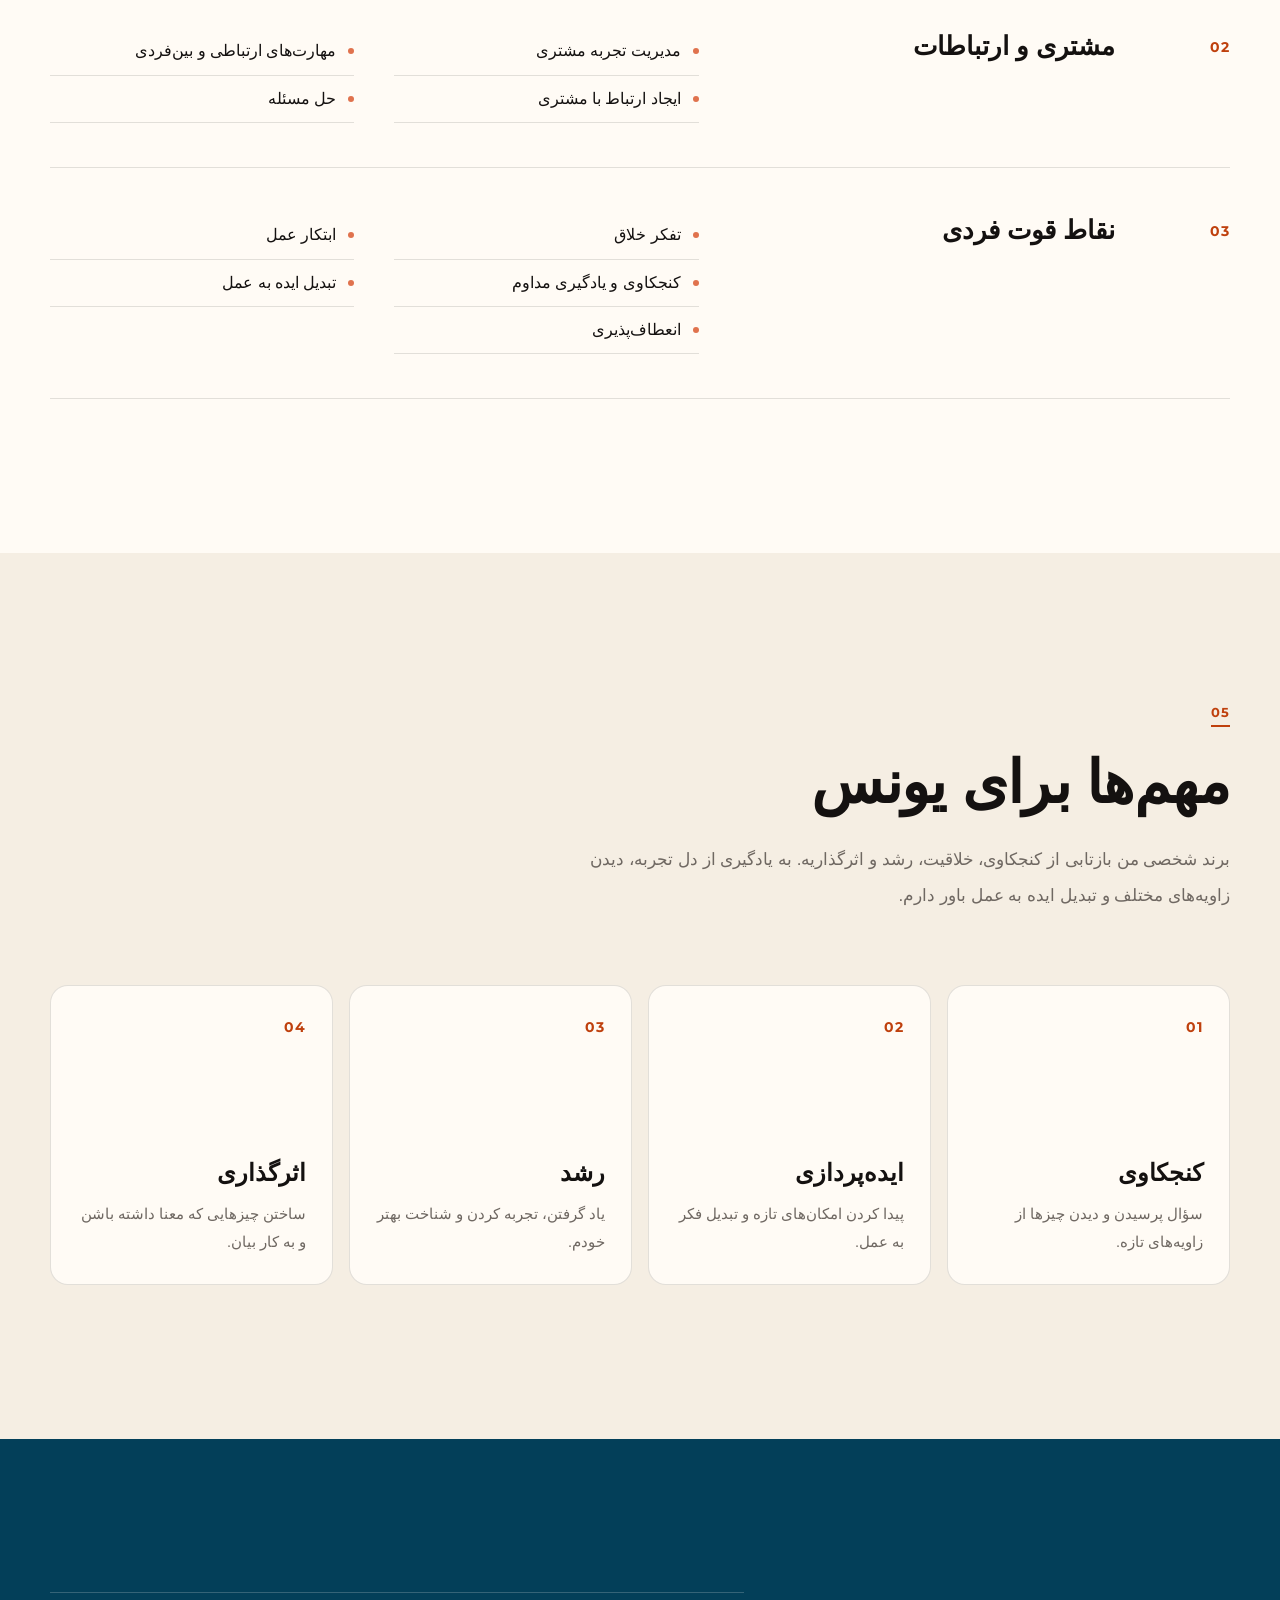
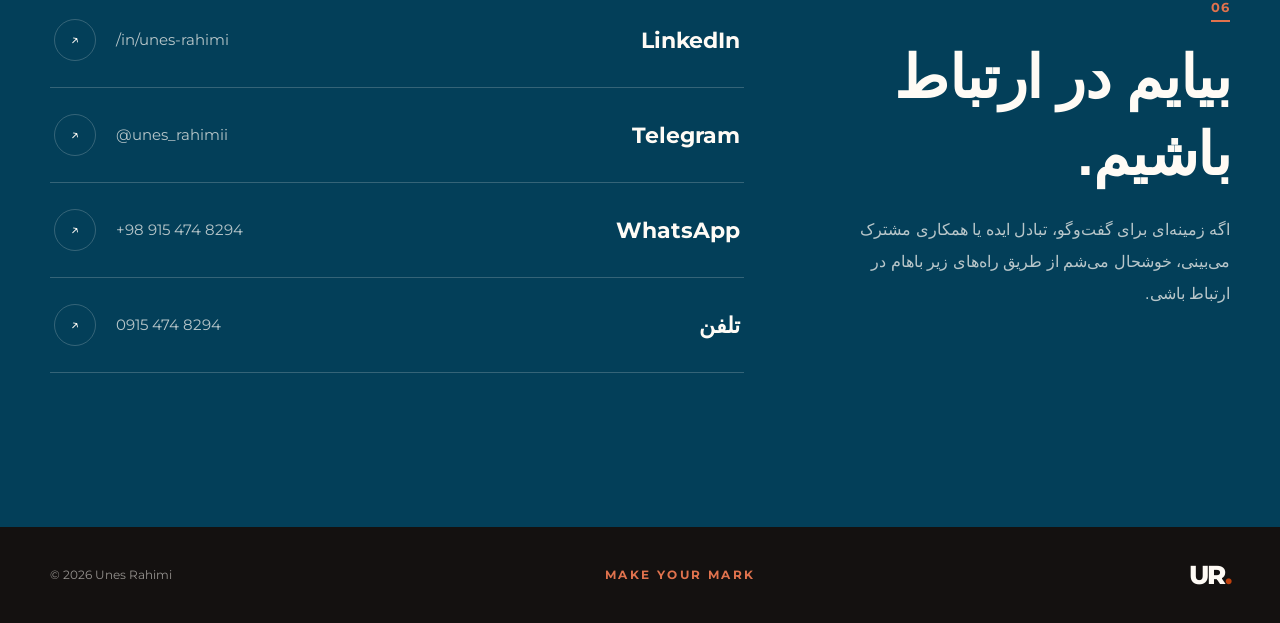
==== commit 350a0670: "Add light/dark theme toggle Co-Authored-By: Claude Opus 5.5 <noreply@anthropic.com>" ====
--- a/index.html
+++ b/index.html
@@ -22,6 +22,18 @@
   <link rel="preconnect" href="https://fonts.googleapis.com">
   <link rel="preconnect" href="https://fonts.gstatic.com" crossorigin>
   <link href="https://fonts.googleapis.com/css2?family=Estedad:wght@400;500;600;700;800&family=Montserrat:wght@200;300;400;500;600;700;800&display=swap" rel="stylesheet">
+
+  <!-- اعمال حالت روشن/تاریک قبل از نمایش صفحه تا رنگ‌ها چشمک نزنند -->
+  <script>
+    (function () {
+      var theme;
+      try { theme = localStorage.getItem("siteTheme"); } catch (_) {}
+      if (theme !== "light" && theme !== "dark") {
+        theme = window.matchMedia("(prefers-color-scheme: dark)").matches ? "dark" : "light";
+      }
+      document.documentElement.setAttribute("data-theme", theme);
+    })();
+  </script>
 
   <link rel="stylesheet" href="style.css">
   <script src="script.js" defer></script>
@@ -50,6 +62,16 @@
       </nav>
 
       <div class="navbar-actions">
+        <button class="theme-toggle" id="themeToggle" type="button" aria-label="تغییر به حالت تاریک">
+          <svg class="icon-moon" viewBox="0 0 24 24" fill="none" stroke="currentColor" stroke-width="1.8" stroke-linecap="round" stroke-linejoin="round" aria-hidden="true">
+            <path d="M20 14.5A8 8 0 0 1 9.5 4a8 8 0 1 0 10.5 10.5z"/>
+          </svg>
+          <svg class="icon-sun" viewBox="0 0 24 24" fill="none" stroke="currentColor" stroke-width="1.8" stroke-linecap="round" aria-hidden="true">
+            <circle cx="12" cy="12" r="4"/>
+            <path d="M12 2.5v2M12 19.5v2M2.5 12h2M19.5 12h2M5.3 5.3l1.4 1.4M17.3 17.3l1.4 1.4M5.3 18.7l1.4-1.4M17.3 6.7l1.4-1.4"/>
+          </svg>
+        </button>
+
         <button class="language-toggle" id="languageToggle" type="button" aria-label="Switch language to English">EN</button>
 
         <!-- دکمه منوی موبایل -->
--- a/style.css
+++ b/style.css
@@ -31,6 +31,23 @@
   --on-navy: rgba(255, 251, 245, 0.72);
   --on-navy-line: rgba(255, 251, 245, 0.2);
 
+  /* رنگ‌های معنایی — در حالت تاریک مقدارشان عوض می‌شود */
+  --bg: var(--cream);
+  --bg-alt: var(--cream-deep);
+  --surface: var(--cream);
+  --text: var(--ink);
+  --text-soft: #4A433E;
+  --text-faint: #5A534D;
+  --accent: var(--orange);
+  --navy-text: var(--navy);
+  --rail: rgba(3, 63, 89, 0.18);
+  --rail-faint: rgba(3, 63, 89, 0.3);
+  --nav-bg: rgba(255, 251, 245, 0.82);
+  --nav-bg-solid: rgba(255, 251, 245, 0.94);
+  --quote-bg: var(--ink);
+  --footer-bg: var(--ink);
+  color-scheme: light;
+
   /* تایپوگرافی */
   --font-fa: "Estedad", Tahoma, sans-serif;
   --font-en: "Montserrat", "Helvetica Neue", Arial, sans-serif;
@@ -47,6 +64,28 @@
   --ease-in-out: cubic-bezier(0.65, 0, 0.35, 1);
 }
 
+/* حالت تاریک — data-theme را script.js (و اسکریپت کوچک داخل head) تنظیم می‌کند */
+html[data-theme="dark"] {
+  --bg: #121010;
+  --bg-alt: #1A1715;
+  --surface: #221E1B;
+  --text: #F5EEE3;
+  --text-soft: #CFC6BD;
+  --text-faint: #B3AAA1;
+  --muted: #9D948C;
+  --line: rgba(255, 251, 245, 0.12);
+  --line-strong: rgba(255, 251, 245, 0.75);
+  --accent: var(--coral);
+  --navy-text: #8EC3DA;
+  --rail: rgba(142, 195, 218, 0.2);
+  --rail-faint: rgba(142, 195, 218, 0.3);
+  --nav-bg: rgba(18, 16, 16, 0.8);
+  --nav-bg-solid: rgba(18, 16, 16, 0.94);
+  --quote-bg: #221E1B;
+  --footer-bg: #0A0908;
+  color-scheme: dark;
+}
+
 
 /* ---------- 2. پایه ---------- */
 *,
@@ -63,8 +102,8 @@
 
 body {
   margin: 0;
-  background: var(--cream);
-  color: var(--ink);
+  background: var(--bg);
+  color: var(--text);
   font-family: var(--font-fa);
   font-size: 16px;
   line-height: 1.9;
@@ -145,7 +184,7 @@
 
 /* ---------- 3. اجزای عمومی ---------- */
 .accent {
-  color: var(--orange);
+  color: var(--accent);
 }
 
 .btn {
@@ -171,12 +210,13 @@
 }
 
 .btn-primary {
-  background: var(--ink);
-  color: var(--cream);
+  background: var(--text);
+  color: var(--bg);
 }
 
 .btn-primary:hover {
   background: var(--orange);
+  color: var(--cream);
 }
 
 .btn-arrow {
@@ -194,8 +234,8 @@
 }
 
 .btn-ghost:hover {
-  background: var(--ink);
-  color: var(--cream);
+  background: var(--text);
+  color: var(--bg);
 }
 
 .section {
@@ -214,8 +254,8 @@
   display: inline-block;
   margin-block-end: 18px;
   padding-block-end: 6px;
-  border-bottom: 2px solid var(--orange);
-  color: var(--orange);
+  border-bottom: 2px solid var(--accent);
+  color: var(--accent);
   font-family: var(--font-en);
   font-size: 13px;
   font-weight: 700;
@@ -260,7 +300,7 @@
   position: sticky;
   top: 0;
   z-index: 1000;
-  background: rgba(255, 251, 245, 0.82);
+  background: var(--nav-bg);
   backdrop-filter: saturate(160%) blur(14px);
   -webkit-backdrop-filter: saturate(160%) blur(14px);
   border-bottom: 1px solid transparent;
@@ -269,7 +309,7 @@
 
 .navbar.is-scrolled {
   border-bottom-color: var(--line);
-  background: rgba(255, 251, 245, 0.94);
+  background: var(--nav-bg-solid);
 }
 
 .navbar-inner {
@@ -292,7 +332,7 @@
 }
 
 .logo span {
-  color: var(--orange);
+  color: var(--accent);
   transition: transform 0.3s var(--ease-out);
   display: inline-block;
 }
@@ -331,7 +371,7 @@
 
 .nav-links a:hover,
 .nav-links a.is-active {
-  color: var(--ink);
+  color: var(--text);
 }
 
 .nav-links a:hover::after,
@@ -365,8 +405,49 @@
 }
 
 .language-toggle:hover {
-  background: var(--ink);
-  color: var(--cream);
+  background: var(--text);
+  color: var(--bg);
+}
+
+/* دکمه حالت روشن / تاریک */
+.theme-toggle {
+  position: relative;
+  display: grid;
+  place-items: center;
+  width: 38px;
+  height: 38px;
+  border: 1px solid var(--line-strong);
+  border-radius: 50%;
+  overflow: hidden;
+  transition: background-color 0.25s ease, color 0.25s ease;
+}
+
+.theme-toggle:hover {
+  background: var(--text);
+  color: var(--bg);
+}
+
+.theme-toggle svg {
+  grid-area: 1 / 1;
+  width: 18px;
+  height: 18px;
+  transition: transform 0.5s var(--ease-out), opacity 0.3s ease;
+}
+
+/* در حالت روشن ماه نمایش داده می‌شود (رفتن به تاریک) و برعکس */
+.theme-toggle .icon-sun {
+  opacity: 0;
+  transform: rotate(-90deg) scale(0.5);
+}
+
+html[data-theme="dark"] .theme-toggle .icon-sun {
+  opacity: 1;
+  transform: none;
+}
+
+html[data-theme="dark"] .theme-toggle .icon-moon {
+  opacity: 0;
+  transform: rotate(90deg) scale(0.5);
 }
 
 /* دکمه همبرگری — فقط در موبایل دیده می‌شود */
@@ -468,7 +549,7 @@
   font-size: clamp(22px, 2.3vw, 30px);
   font-weight: 700;
   line-height: 1.5;
-  color: var(--navy);
+  color: var(--navy-text);
 }
 
 html[lang="en"] .hero-tagline {
@@ -516,7 +597,7 @@
   padding: 12px;
   border: 1px solid var(--line);
   border-radius: 999px 999px var(--radius) var(--radius);
-  background: var(--cream-deep);
+  background: var(--bg-alt);
 }
 
 .portrait-image {
@@ -554,7 +635,7 @@
 
 /* ---------- 5-3. درباره من ---------- */
 .about {
-  background: var(--cream);
+  background: var(--bg);
 }
 
 .about .section-heading {
@@ -563,7 +644,7 @@
 }
 
 .about-content p {
-  color: #4A433E;
+  color: var(--text-soft);
   font-size: 17px;
   line-height: 2.2;
 }
@@ -577,7 +658,7 @@
 }
 
 .about-content .lead {
-  color: var(--ink);
+  color: var(--text);
   font-size: clamp(20px, 1.9vw, 25px);
   font-weight: 600;
   line-height: 2;
@@ -593,7 +674,7 @@
   margin-block-start: 48px;
   padding: 32px 36px;
   border-radius: var(--radius);
-  background: var(--ink);
+  background: var(--quote-bg);
   color: var(--cream);
   overflow: hidden;
 }
@@ -620,7 +701,7 @@
 
 /* ---------- 5-3-1. مسیر حرفه‌ای ---------- */
 .career {
-  background: var(--cream-deep);
+  background: var(--bg-alt);
 }
 
 .career .section-heading {
@@ -651,7 +732,7 @@
   unicode-bidi: isolate;
   text-align: left;
   margin: 0;
-  color: var(--orange);
+  color: var(--accent);
   font-size: clamp(34px, 3.4vw, 46px);
   font-weight: 800;
   line-height: 1;
@@ -674,7 +755,7 @@
 
 /* معرفی حرفه‌ای */
 .profile p {
-  color: #4A433E;
+  color: var(--text-soft);
   font-size: 17px;
   line-height: 2.2;
 }
@@ -688,7 +769,7 @@
 }
 
 .profile .lead {
-  color: var(--ink);
+  color: var(--text);
   font-size: clamp(20px, 1.9vw, 25px);
   font-weight: 600;
   line-height: 2;
@@ -762,7 +843,7 @@
 }
 
 .journey::before {
-  background: rgba(3, 63, 89, 0.18);
+  background: var(--rail);
 }
 
 /* خط نارنجی؛ مقدار --journey-progress را script.js همراه اسکرول تنظیم می‌کند.
@@ -789,7 +870,7 @@
   align-items: flex-end;
   height: 32px;
   margin-block-end: 18px;
-  color: var(--navy);
+  color: var(--navy-text);
   font-family: "Montserrat", "Estedad", sans-serif;
   font-size: 28px;
   font-weight: 300;
@@ -799,7 +880,7 @@
 }
 
 .stage.is-current .stage-year {
-  color: var(--orange);
+  color: var(--accent);
   font-weight: 600;
 }
 
@@ -809,9 +890,9 @@
   display: block;
   width: 15px;
   height: 15px;
-  border: 2px solid var(--navy);
+  border: 2px solid var(--navy-text);
   border-radius: 50%;
-  background: var(--cream-deep);
+  background: var(--bg-alt);
 }
 
 .stage.is-current .stage-node {
@@ -841,8 +922,8 @@
 }
 
 html.motion-ready .stage:not(.is-reached) .stage-node {
-  border-color: rgba(3, 63, 89, 0.3);
-  background: var(--cream-deep);
+  border-color: var(--rail-faint);
+  background: var(--bg-alt);
   box-shadow: none;
   transform: scale(0.75);
 }
@@ -865,7 +946,7 @@
 
 .stage-summary {
   margin-block-end: 20px;
-  color: var(--navy);
+  color: var(--navy-text);
   font-size: 15.5px;
   font-weight: 500;
   line-height: 1.95;
@@ -883,7 +964,7 @@
 .stage-points li {
   padding-block: 9px;
   border-bottom: 1px solid var(--line);
-  color: #5A534D;
+  color: var(--text-faint);
   font-size: 14px;
   line-height: 1.8;
 }
@@ -895,7 +976,7 @@
 
 /* ---------- 5-3-2. تحصیلات و مهارت‌ها ---------- */
 .skills {
-  background: var(--cream);
+  background: var(--bg);
 }
 
 /* تحصیلات: سرمه‌ای + نارنجی + کرم */
@@ -924,8 +1005,8 @@
   gap: 16px clamp(20px, 3vw, 40px);
   padding: clamp(26px, 3vw, 38px) clamp(24px, 3.5vw, 44px);
   border-radius: var(--radius);
-  background: var(--cream);
-  color: var(--ink);
+  background: var(--surface);
+  color: var(--text);
   overflow: hidden;
   transition: transform 0.4s var(--ease-out), box-shadow 0.4s var(--ease-out);
 }
@@ -951,9 +1032,9 @@
   place-items: center;
   width: 48px;
   height: 48px;
-  border: 1.5px solid var(--navy);
+  border: 1.5px solid var(--navy-text);
   border-radius: 50%;
-  color: var(--navy);
+  color: var(--navy-text);
   font-family: var(--font-en);
   font-size: 14px;
   font-weight: 700;
@@ -971,7 +1052,7 @@
   font-weight: 200;
   line-height: 1;
   letter-spacing: 0.02em;
-  color: var(--orange);
+  color: var(--accent);
   direction: ltr;
   unicode-bidi: isolate;
 }
@@ -981,7 +1062,7 @@
 }
 
 .edu-info h3 {
-  color: var(--navy);
+  color: var(--navy-text);
   font-size: clamp(20px, 2vw, 26px);
   font-weight: 800;
   line-height: 1.5;
@@ -1029,7 +1110,7 @@
 
 .comp-num {
   padding-block-start: 6px;
-  color: var(--orange);
+  color: var(--accent);
   font-family: var(--font-en);
   font-size: 14px;
   font-weight: 700;
@@ -1049,7 +1130,7 @@
 }
 
 .comp-row:hover .comp-title {
-  color: var(--navy);
+  color: var(--navy-text);
 }
 
 .comp-list {
@@ -1081,7 +1162,7 @@
 }
 
 .comp-list li:hover {
-  color: var(--orange);
+  color: var(--accent);
 }
 
 .comp-list li:hover::before {
@@ -1104,7 +1185,7 @@
 
 /* ---------- 5-4. مهم‌ها ---------- */
 .values {
-  background: var(--cream-deep);
+  background: var(--bg-alt);
 }
 
 .section-heading--row {
@@ -1128,7 +1209,7 @@
   padding: 28px 26px;
   border: 1px solid var(--line);
   border-radius: var(--radius);
-  background: var(--cream);
+  background: var(--surface);
   overflow: hidden;
   isolation: isolate;
   transition:
@@ -1159,7 +1240,7 @@
 }
 
 .value-number {
-  color: var(--orange);
+  color: var(--accent);
   font-family: var(--font-en);
   font-size: 14px;
   font-weight: 700;
@@ -1287,7 +1368,7 @@
 
 /* ---------- 5-6. پانوشت ---------- */
 .footer {
-  background: var(--ink);
+  background: var(--footer-bg);
   color: var(--cream);
 }
 
@@ -1348,7 +1429,8 @@
 }
 
 .back-to-top:hover {
-  background: var(--ink);
+  background: var(--text);
+  color: var(--bg);
 }
 
 
@@ -1437,7 +1519,7 @@
     justify-content: flex-start;
     gap: 0;
     padding: 24px var(--gutter);
-    background: var(--cream);
+    background: var(--bg);
     opacity: 0;
     visibility: hidden;
     transform: translateY(-12px);
@@ -1456,7 +1538,7 @@
   .nav-links a {
     padding-block: 18px;
     border-bottom: 1px solid var(--line);
-    color: var(--ink);
+    color: var(--text);
     font-size: 26px;
     font-weight: 700;
   }
@@ -1466,7 +1548,7 @@
   }
 
   .nav-links a.is-active {
-    color: var(--orange);
+    color: var(--accent);
   }
 
   body.menu-open {
@@ -1714,7 +1796,7 @@
   }
 
   .value-card:hover .value-number {
-    color: var(--orange);
+    color: var(--accent);
   }
 }
 
